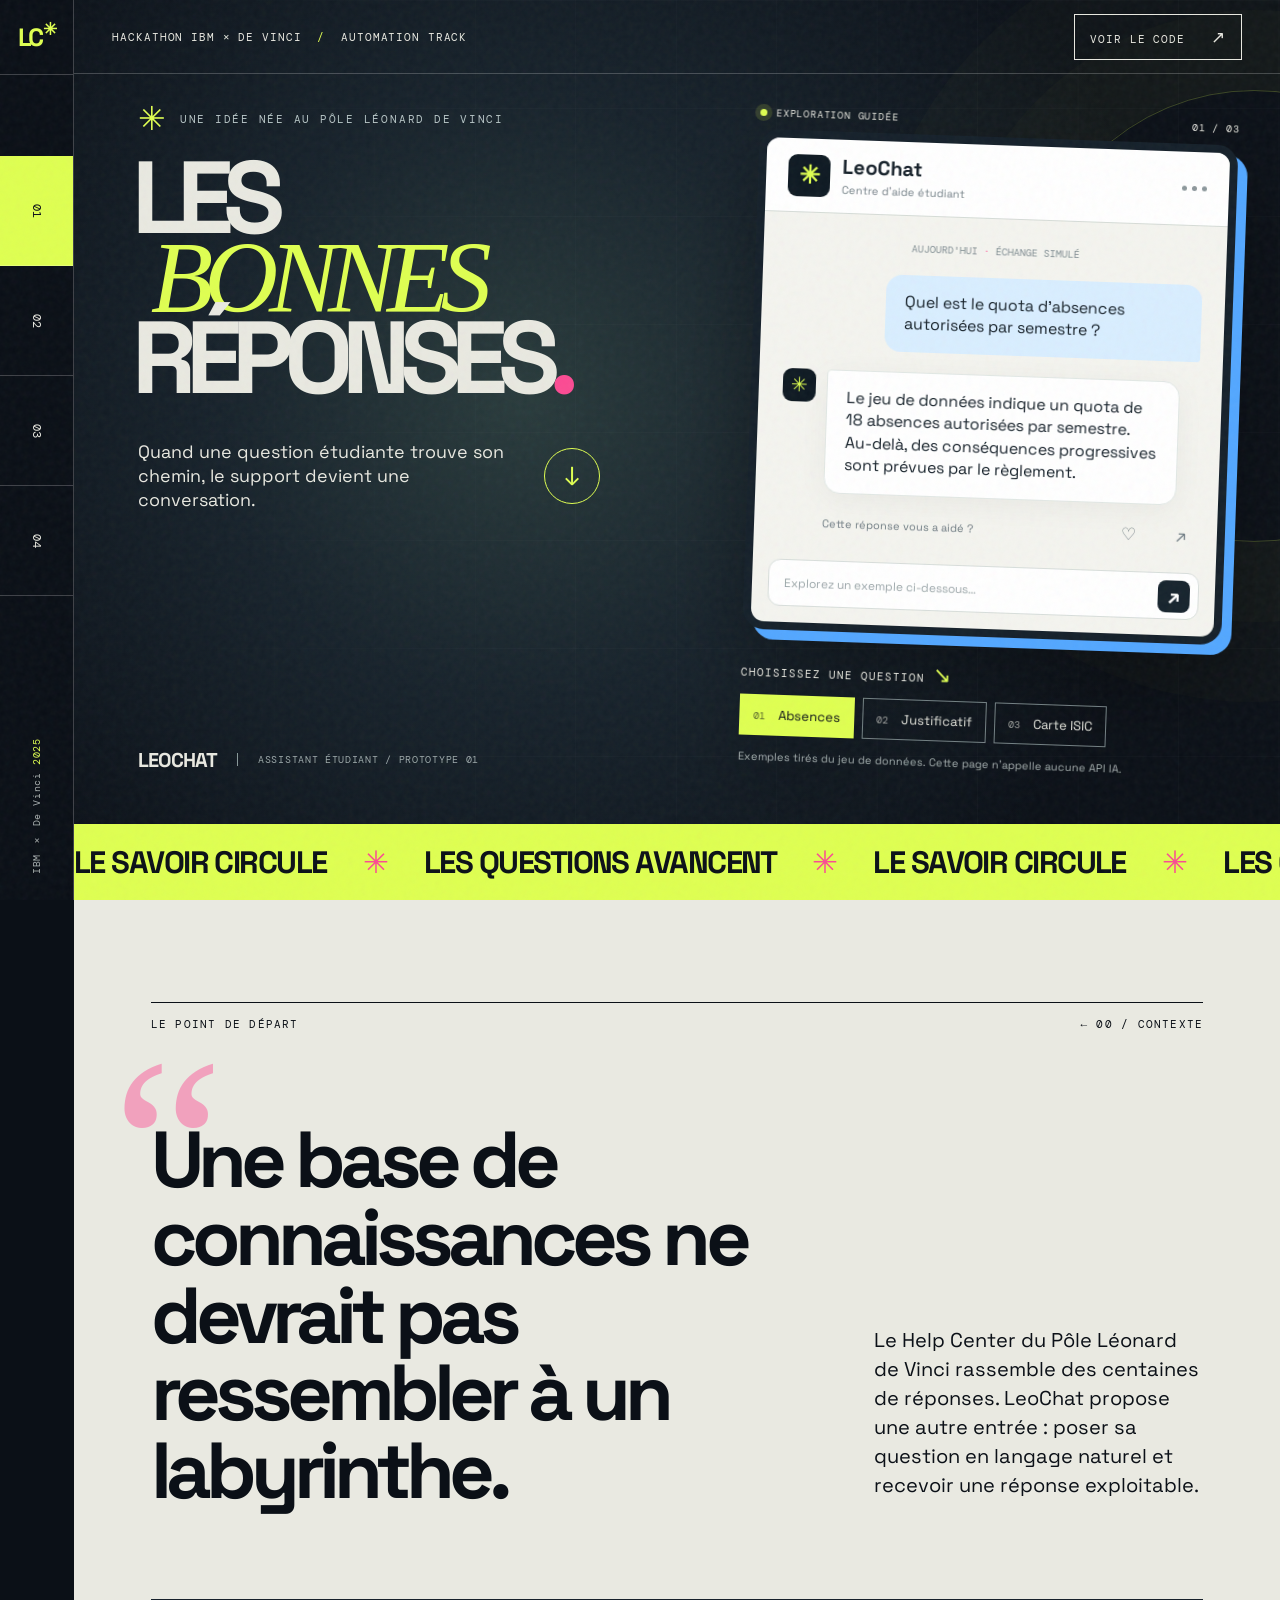
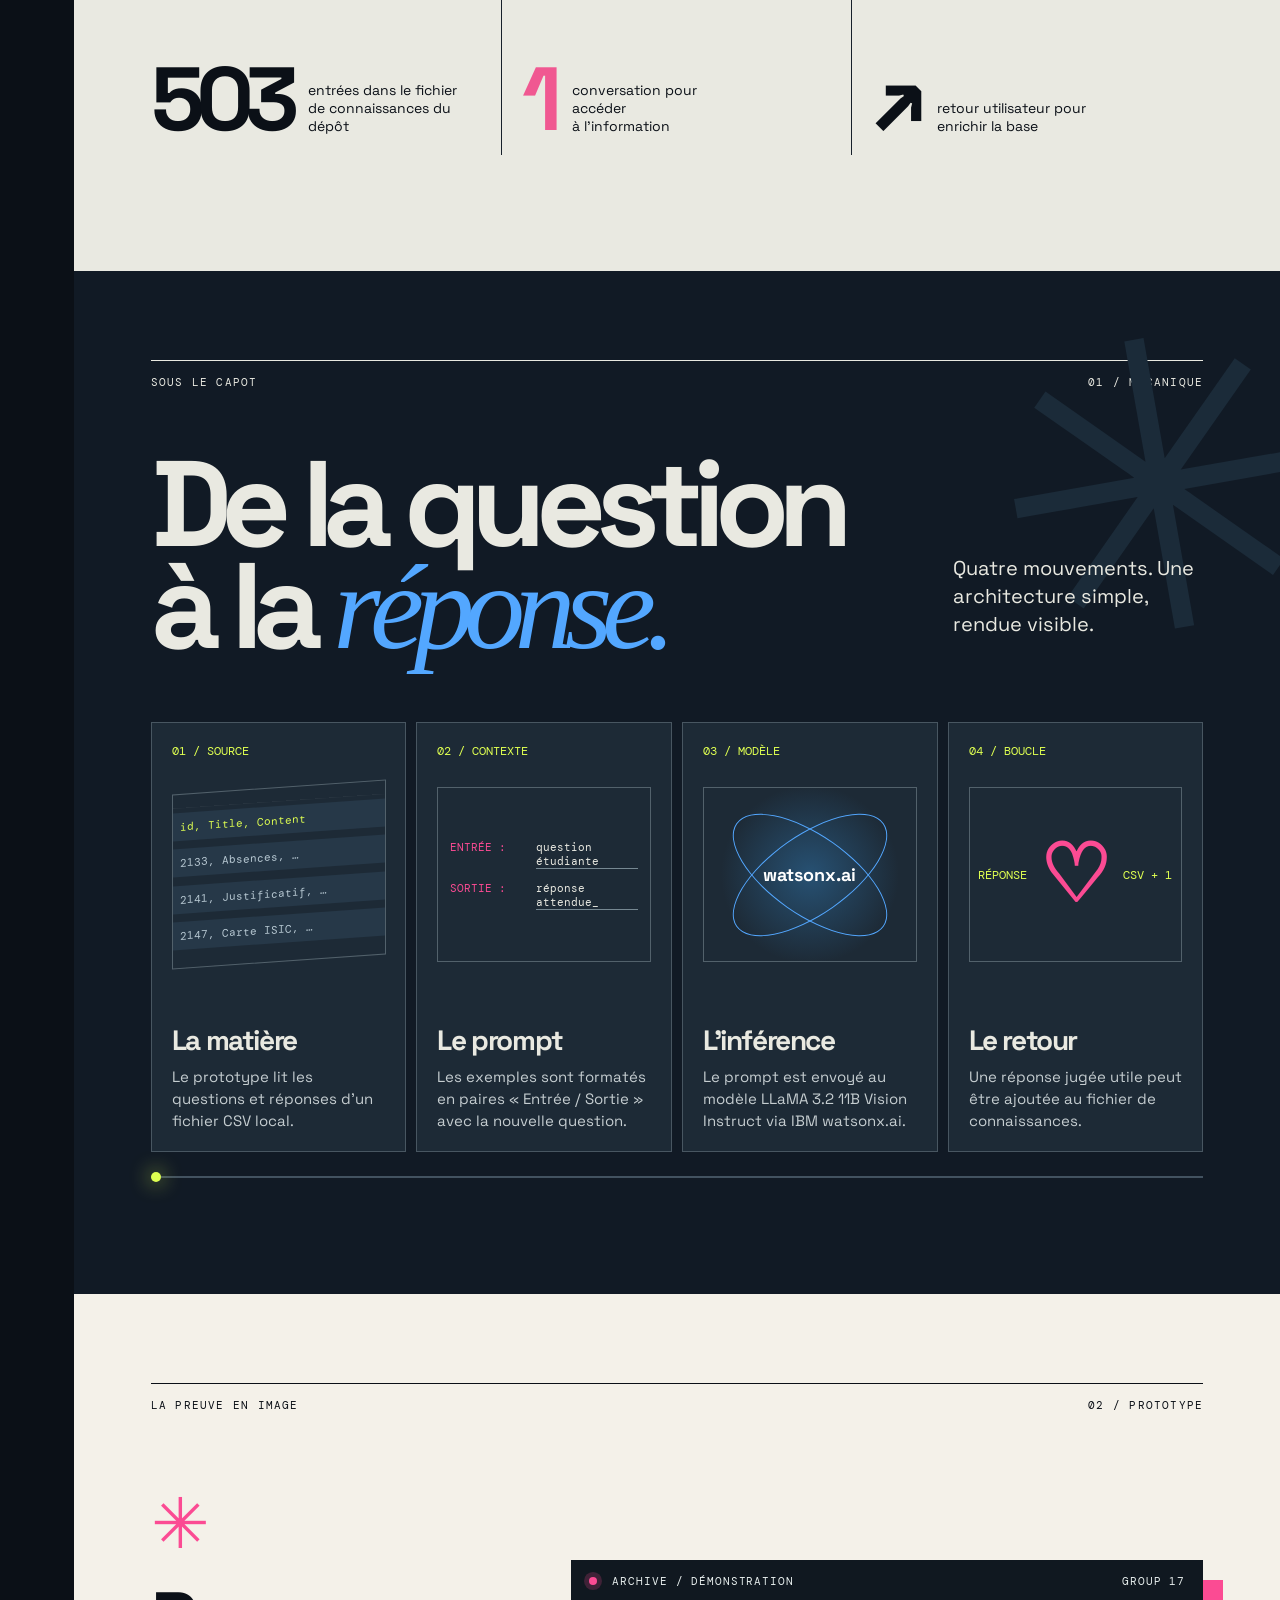
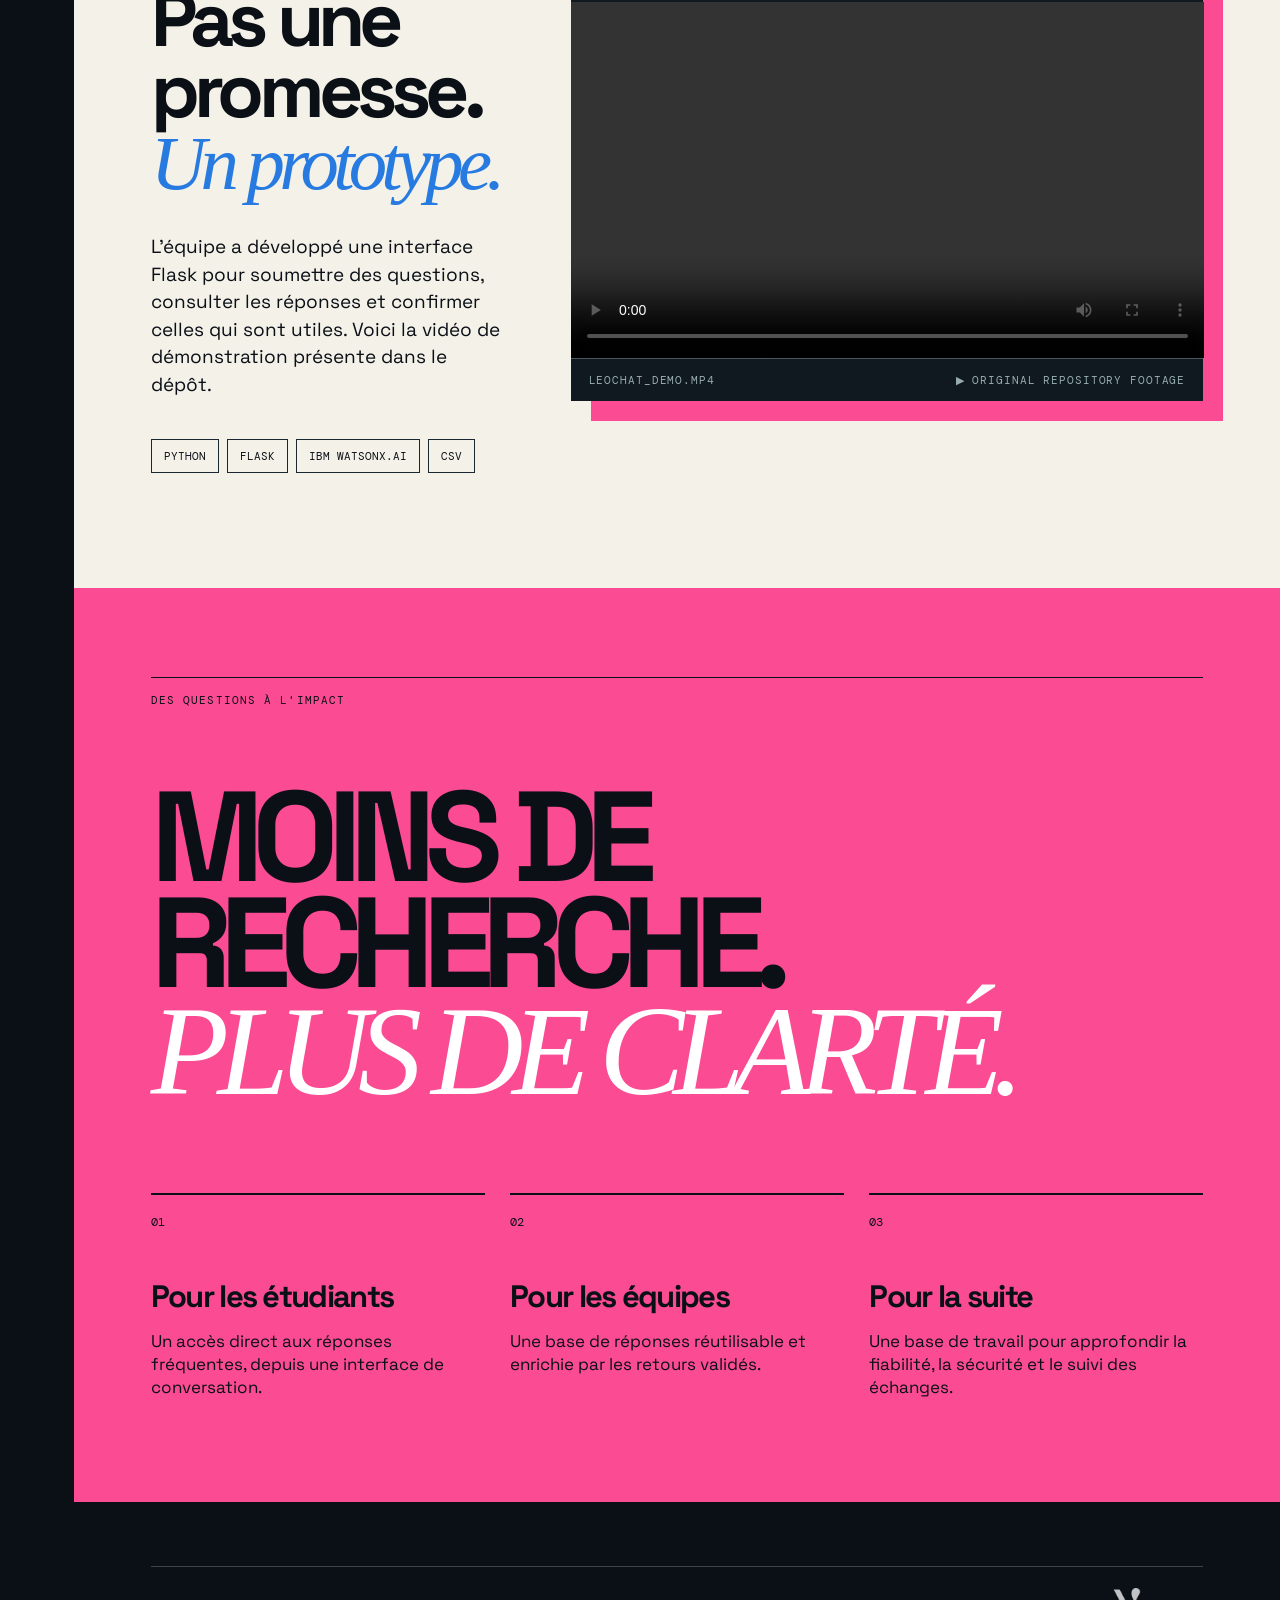
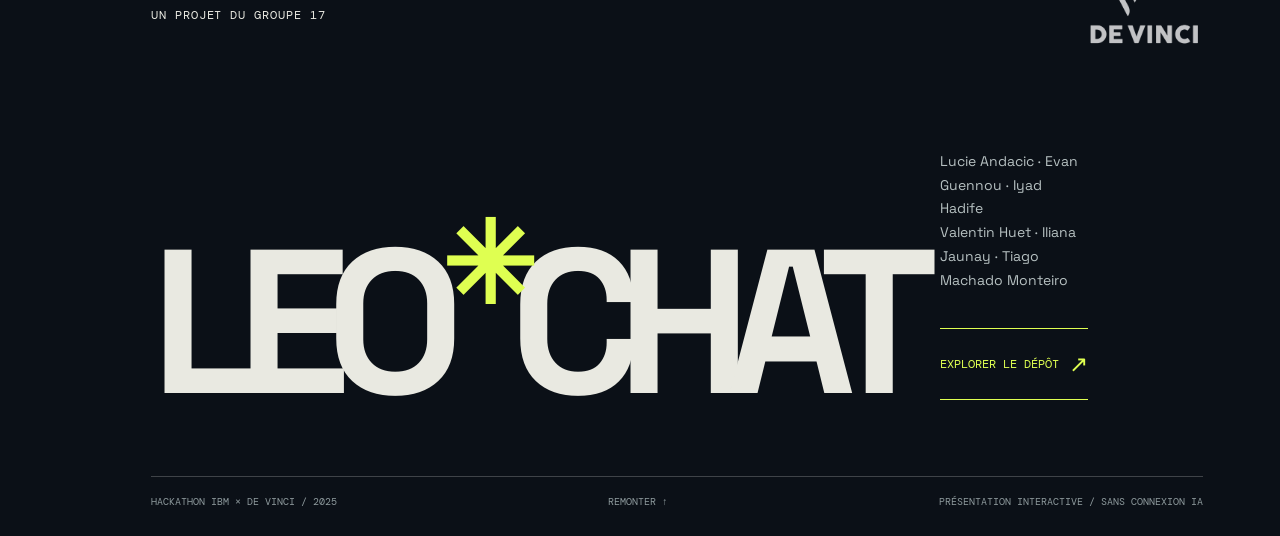
==== docs/index.html @ 85fdfe05 "Publier le projet LeoChat sans clé intégrée" ====
<!doctype html>
<html lang="fr">
<head>
  <meta charset="utf-8">
  <meta name="viewport" content="width=device-width, initial-scale=1">
  <meta name="theme-color" content="#0b1017">
  <meta name="description" content="LeoChat : une présentation interactive du prototype d'assistant étudiant imaginé pour le hackathon IBM x De Vinci.">
  <title>LeoChat — le help center prend la parole</title>
  <link rel="icon" href="assets/favicon.svg" type="image/svg+xml">
  <link rel="stylesheet" href="styles.css">
  <script src="app.js" defer></script>
</head>
<body>
  <div class="scroll-line" aria-hidden="true"></div>
  <div class="grain" aria-hidden="true"></div>

  <nav class="rail" aria-label="Navigation principale">
    <a class="rail-mark" href="#top" aria-label="Retour au début">LC<span>✳</span></a>
    <div class="rail-links">
      <a href="#experience" data-nav="experience"><span>01</span><b>Expérience</b></a>
      <a href="#mecanique" data-nav="mecanique"><span>02</span><b>Mécanique</b></a>
      <a href="#prototype" data-nav="prototype"><span>03</span><b>Prototype</b></a>
      <a href="#equipe" data-nav="equipe"><span>04</span><b>Équipe</b></a>
    </div>
    <span class="rail-year">IBM × De Vinci <i>2025</i></span>
  </nav>

  <main id="top">
    <section class="opening" id="experience" aria-labelledby="opening-title">
      <div class="opening-grid" aria-hidden="true"></div>
      <div class="opening-top">
        <span class="edition">HACKATHON IBM × DE VINCI <em>/</em> AUTOMATION TRACK</span>
        <a class="top-source" href="https://github.com/Evanguennou29/Chatbot-PULV-Hackaton-IBM-v2" target="_blank" rel="noopener noreferrer">VOIR LE CODE <span aria-hidden="true">↗</span></a>
      </div>

      <div class="opening-content">
        <div class="poster-copy">
          <div class="eyebrow"><span class="asterisk" aria-hidden="true">✳</span> UNE IDÉE NÉE AU PÔLE LÉONARD DE VINCI</div>
          <h1 id="opening-title"><span class="line-word">LES</span><span class="line-word italic">BONNES</span><span class="line-word">RÉPONSES<span class="punct">.</span></span></h1>
          <div class="poster-foot">
            <p>Quand une question étudiante trouve son chemin, le support devient une conversation.</p>
            <a href="#mecanique" class="round-scroll" aria-label="Découvrir le fonctionnement"><span aria-hidden="true">↓</span></a>
          </div>
          <div class="signature"><span>LEOCHAT</span><span>ASSISTANT ÉTUDIANT / PROTOTYPE 01</span></div>
        </div>

        <div class="experience-wrap">
          <div class="experience-caption"><span class="live-indicator" aria-hidden="true"></span> EXPLORATION GUIDÉE <span>01 / 03</span></div>
          <div class="chat-shell" aria-label="Exemple interactif de conversation LeoChat">
            <div class="chat-top"><div class="chat-brand"><span class="chat-brand-icon">✳</span><span>LeoChat<small>Centre d'aide étudiant</small></span></div><div class="chat-actions" aria-hidden="true"><i></i><i></i><i></i></div></div>
            <div class="chat-stage" aria-live="polite">
              <div class="chat-time">AUJOURD'HUI <span>·</span> ÉCHANGE SIMULÉ</div>
              <div class="bubble bubble-user" id="question-bubble"></div>
              <div class="reply-row"><span class="reply-avatar" aria-hidden="true">✳</span><div class="bubble bubble-bot" id="answer-bubble"></div></div>
              <div class="feedback"><span>Cette réponse vous a aidé ?</span><span class="feedback-icons" aria-hidden="true">♡ &nbsp; ↗</span></div>
            </div>
            <div class="chat-input" aria-hidden="true"><span>Explorez un exemple ci-dessous…</span><b>↗</b></div>
          </div>
          <div class="scenario-area"><p>CHOISISSEZ UNE QUESTION <span aria-hidden="true">↘</span></p><div class="scenario-list" role="group" aria-label="Choisir un exemple de question">
            <button class="scenario active" type="button" data-scenario="absence"><span>01</span> Absences</button>
            <button class="scenario" type="button" data-scenario="justificatif"><span>02</span> Justificatif</button>
            <button class="scenario" type="button" data-scenario="isic"><span>03</span> Carte ISIC</button>
          </div><small>Exemples tirés du jeu de données. Cette page n'appelle aucune API IA.</small></div>
        </div>
      </div>

      <div class="marquee" aria-hidden="true"><div>LE SAVOIR CIRCULE <span>✳</span> LES QUESTIONS AVANCENT <span>✳</span> LE SAVOIR CIRCULE <span>✳</span> LES QUESTIONS AVANCENT <span>✳</span></div></div>
    </section>

    <section class="manifesto" aria-labelledby="manifesto-title">
      <div class="section-index reveal"><span>LE POINT DE DÉPART</span><span>← 00 / CONTEXTE</span></div>
      <div class="manifesto-main reveal"><span class="giant-quote" aria-hidden="true">“</span><h2 id="manifesto-title">Une base de connaissances ne devrait pas ressembler à un labyrinthe.</h2><p>Le Help Center du Pôle Léonard de Vinci rassemble des centaines de réponses. LeoChat propose une autre entrée : poser sa question en langage naturel et recevoir une réponse exploitable.</p></div>
      <div class="manifesto-stats reveal"><div><strong data-count="504">0</strong><span>entrées dans le fichier<br>de connaissances du dépôt</span></div><div><strong>1</strong><span>conversation pour accéder<br>à l'information</span></div><div><strong>↗</strong><span>retour utilisateur pour<br>enrichir la base</span></div></div>
    </section>

    <section class="mechanics" id="mecanique" aria-labelledby="mechanics-title">
      <div class="section-index reveal"><span>SOUS LE CAPOT</span><span>01 / MÉCANIQUE</span></div>
      <div class="mechanics-heading reveal"><h2 id="mechanics-title">De la question<br>à la <em>réponse.</em></h2><p>Quatre mouvements. Une architecture simple, rendue visible.</p></div>
      <div class="flow" aria-label="Fonctionnement du prototype LeoChat">
        <article class="flow-card reveal"><span class="flow-num">01 / SOURCE</span><div class="flow-visual flow-data" aria-hidden="true"><div class="data-line">id, Title, Content</div><div class="data-line">2133, Absences, …</div><div class="data-line">2141, Justificatif, …</div><div class="data-line">2147, Carte ISIC, …</div></div><h3>La matière</h3><p>Le prototype lit les questions et réponses d'un fichier CSV local.</p></article>
        <article class="flow-card reveal"><span class="flow-num">02 / CONTEXTE</span><div class="flow-visual flow-prompt" aria-hidden="true"><span>ENTRÉE :</span><span>question étudiante</span><span>SORTIE :</span><span>réponse attendue_</span></div><h3>Le prompt</h3><p>Les exemples sont formatés en paires « Entrée / Sortie » avec la nouvelle question.</p></article>
        <article class="flow-card reveal"><span class="flow-num">03 / MODÈLE</span><div class="flow-visual flow-model" aria-hidden="true"><span class="orbit orbit-one"></span><span class="orbit orbit-two"></span><b>watsonx.ai</b></div><h3>L'inférence</h3><p>Le prompt est envoyé au modèle LLaMA 3.2 11B Vision Instruct via IBM watsonx.ai.</p></article>
        <article class="flow-card reveal"><span class="flow-num">04 / BOUCLE</span><div class="flow-visual flow-feedback" aria-hidden="true"><span>RÉPONSE</span><b>♡</b><span>CSV + 1</span></div><h3>Le retour</h3><p>Une réponse jugée utile peut être ajoutée au fichier de connaissances.</p></article>
      </div>
      <div class="flow-line" aria-hidden="true"><span></span></div>
    </section>

    <section class="prototype" id="prototype" aria-labelledby="prototype-title">
      <div class="section-index reveal"><span>LA PREUVE EN IMAGE</span><span>02 / PROTOTYPE</span></div>
      <div class="prototype-layout">
        <div class="prototype-copy reveal"><span class="vertical-star" aria-hidden="true">✳</span><h2 id="prototype-title">Pas une promesse.<br><em>Un prototype.</em></h2><p>L'équipe a développé une interface Flask pour soumettre des questions, consulter les réponses et confirmer celles qui sont utiles. Voici la vidéo de démonstration présente dans le dépôt.</p><div class="prototype-tags"><span>PYTHON</span><span>FLASK</span><span>IBM WATSONX.AI</span><span>CSV</span></div></div>
        <div class="video-frame reveal"><div class="video-head"><span><i></i> ARCHIVE / DÉMONSTRATION</span><span>GROUP 17</span></div><video controls preload="metadata" playsinline aria-label="Vidéo de démonstration du prototype LeoChat"><source src="assets/video-demo.mp4" type="video/mp4">Votre navigateur ne prend pas en charge cette vidéo.</video><div class="video-foot"><span>LEOCHAT_DEMO.MP4</span><span>▶ ORIGINAL REPOSITORY FOOTAGE</span></div></div>
      </div>
    </section>

    <section class="impact" aria-labelledby="impact-title"><div class="impact-overline reveal">DES QUESTIONS À L'IMPACT</div><h2 id="impact-title" class="reveal">MOINS DE RECHERCHE.<br><span>PLUS DE CLARTÉ.</span></h2><div class="impact-grid"><div class="impact-item reveal"><span>01</span><h3>Pour les étudiants</h3><p>Un accès direct aux réponses fréquentes, depuis une interface de conversation.</p></div><div class="impact-item reveal"><span>02</span><h3>Pour les équipes</h3><p>Une base de réponses réutilisable et enrichie par les retours validés.</p></div><div class="impact-item reveal"><span>03</span><h3>Pour la suite</h3><p>Une base de travail pour approfondir la fiabilité, la sécurité et le suivi des échanges.</p></div></div></section>

    <footer id="equipe"><div class="footer-top"><span class="reveal">UN PROJET DU GROUPE 17</span><img src="assets/logo-pole-leonard.png" alt="Pôle Léonard de Vinci" loading="lazy"></div><div class="footer-main"><div class="footer-word reveal">LEO<span>✳</span>CHAT</div><div class="footer-details reveal"><p>Lucie Andacic · Evan Guennou · Iyad Hadife<br>Valentin Huet · Iliana Jaunay · Tiago Machado Monteiro</p><a href="https://github.com/Evanguennou29/Chatbot-PULV-Hackaton-IBM-v2" target="_blank" rel="noopener noreferrer">EXPLORER LE DÉPÔT <span aria-hidden="true">↗</span></a></div></div><div class="footer-bottom"><span>HACKATHON IBM × DE VINCI / 2025</span><a href="#top">REMONTER ↑</a><span>PRÉSENTATION INTERACTIVE / SANS CONNEXION IA</span></div></footer>
  </main>
</body>
</html>
---- docs/styles.css ----
@import url('https://fonts.googleapis.com/css2?family=DM+Mono:wght@400;500&family=Space+Grotesk:wght@400;500;600;700&display=swap');

:root{--ink:#0b1017;--ink2:#111a25;--paper:#e9e9e1;--acid:#dfff51;--pink:#fb4b93;--blue:#53a7ff;--orange:#ff9a48;--line:rgba(255,255,255,.21);--mono:'DM Mono',Consolas,monospace;--sans:'Space Grotesk',Arial,sans-serif}
*{box-sizing:border-box}html{scroll-behavior:smooth}body{margin:0;background:var(--ink);color:var(--paper);font-family:var(--sans);overflow-x:hidden}button,a{font:inherit}a{color:inherit;text-decoration:none}button{cursor:pointer}::selection{background:var(--acid);color:var(--ink)}.grain{position:fixed;inset:0;pointer-events:none;z-index:100;opacity:.16;background-image:url("data:image/svg+xml,%3Csvg viewBox='0 0 180 180' xmlns='http://www.w3.org/2000/svg'%3E%3Cfilter id='n'%3E%3CfeTurbulence type='fractalNoise' baseFrequency='.8' numOctaves='3' stitchTiles='stitch'/%3E%3C/filter%3E%3Crect width='100%25' height='100%25' filter='url(%23n)' opacity='.28'/%3E%3C/svg%3E")}.scroll-line{position:fixed;top:0;left:0;height:3px;background:var(--acid);width:0;z-index:110;box-shadow:0 0 20px var(--acid)}
.rail{width:74px;position:fixed;inset:0 auto 0 0;z-index:50;border-right:1px solid var(--line);display:flex;flex-direction:column;align-items:center;background:rgba(11,16,23,.85);backdrop-filter:blur(18px)}.rail-mark{width:100%;height:75px;display:flex;align-items:center;justify-content:center;font-size:25px;font-weight:700;letter-spacing:-.13em;color:var(--acid);border-bottom:1px solid var(--line)}.rail-mark span{font-size:17px;letter-spacing:0;transform:translate(2px,-8px)}.rail-links{display:flex;flex-direction:column;width:100%;margin-top:9vh}.rail-links a{height:110px;border-bottom:1px solid var(--line);display:flex;align-items:center;justify-content:center;position:relative;transition:background .3s,color .3s}.rail-links a:hover,.rail-links a.active{background:var(--acid);color:var(--ink)}.rail-links span{font:12px var(--mono);writing-mode:vertical-rl}.rail-links b{position:absolute;left:74px;background:var(--acid);color:var(--ink);font:11px var(--mono);padding:12px;opacity:0;pointer-events:none;transform:translateX(-8px);transition:.25s;white-space:nowrap}.rail-links a:hover b,.rail-links a:focus-visible b{opacity:1;transform:none}.rail-year{margin-top:auto;margin-bottom:26px;writing-mode:vertical-rl;transform:rotate(180deg);font:10px var(--mono);letter-spacing:.08em;color:#a6adad}.rail-year i{color:var(--acid);font-style:normal}main{margin-left:74px}section{scroll-margin-top:20px}
.opening{min-height:100svh;position:relative;overflow:hidden;background:radial-gradient(circle at 37% 44%,#293b3c 0%,#17222b 33%,#0b1017 72%)}.opening-grid{position:absolute;inset:0;background-image:linear-gradient(90deg,transparent calc(100% - 1px),rgba(255,255,255,.04) 100%),linear-gradient(0deg,transparent calc(100% - 1px),rgba(255,255,255,.04) 100%);background-size:8.33% 100%,100% 12%;mask-image:linear-gradient(90deg,transparent,#000 38%,#000);pointer-events:none}.opening:after{content:'';position:absolute;width:450px;height:450px;right:-200px;top:10%;border:1px solid rgba(223,255,81,.22);border-radius:50%;box-shadow:0 0 0 80px rgba(223,255,81,.015),0 0 0 160px rgba(223,255,81,.015);pointer-events:none}.opening-top{height:74px;padding:0 3vw;display:flex;align-items:center;justify-content:space-between;border-bottom:1px solid var(--line);position:relative;z-index:2}.edition,.top-source{font:11px var(--mono);letter-spacing:.08em}.edition em{font-style:normal;color:var(--acid);margin:0 8px}.top-source{border:1px solid var(--paper);padding:11px 15px;transition:.25s}.top-source:hover{background:var(--paper);color:var(--ink)}.top-source span{margin-left:18px;font-size:17px}.opening-content{min-height:calc(100svh - 150px);display:grid;grid-template-columns:minmax(0,1.1fr) minmax(390px,.9fr);align-items:center;gap:2vw;padding:3vw 4vw 4vw 5vw;position:relative;z-index:2}.poster-copy{align-self:stretch;display:flex;flex-direction:column;justify-content:center}.eyebrow{font:11px var(--mono);letter-spacing:.16em;display:flex;align-items:center;gap:12px;color:#b7c5c6}.asterisk{color:var(--acid);font-size:33px;line-height:0;animation:spin 11s linear infinite}.poster-copy h1{font-size:clamp(68px,8vw,150px);line-height:.78;letter-spacing:-.105em;margin:32px 0 42px;font-weight:700;max-width:100%;transform:translateX(-.06em)}.line-word{display:block;white-space:nowrap;animation:arrival .75s both cubic-bezier(.16,1,.3,1)}.line-word:nth-child(2){animation-delay:.1s}.line-word:nth-child(3){animation-delay:.2s}.line-word.italic{font-family:Georgia,serif;font-style:italic;font-weight:400;letter-spacing:-.09em;color:var(--acid);margin-left:.19em}.punct{color:var(--pink)}.poster-foot{display:flex;gap:36px;align-items:center}.poster-foot p{font-size:clamp(17px,1.4vw,23px);line-height:1.35;max-width:370px;margin:0}.round-scroll{width:56px;height:56px;flex:none;border:1px solid var(--acid);border-radius:50%;display:grid;place-items:center;color:var(--acid);font-size:26px;transition:.3s}.round-scroll:hover{background:var(--acid);color:var(--ink);transform:translateY(7px)}.signature{display:flex;align-items:center;gap:20px;margin-top:auto;padding-top:52px;font:10px var(--mono);letter-spacing:.07em;color:#9ca8a9}.signature span:first-child{font-weight:700;color:var(--paper);font-family:var(--sans);font-size:20px;letter-spacing:-.05em}.signature span+span{border-left:1px solid #899;padding-left:20px}
.experience-wrap{width:100%;max-width:610px;justify-self:end;transform:rotate(2deg);filter:drop-shadow(0 38px 40px rgba(0,0,0,.28))}.experience-caption{display:flex;align-items:center;gap:9px;margin-bottom:10px;font:10px var(--mono);letter-spacing:.08em}.experience-caption span:last-child{margin-left:auto}.live-indicator{width:7px;height:7px;background:var(--acid);border-radius:50%;box-shadow:0 0 0 5px rgba(223,255,81,.14)}.chat-shell{background:#f4f4ef;color:#16212a;border:8px solid #15202a;border-radius:21px;overflow:hidden;box-shadow:10px 10px 0 var(--blue)}.chat-top{height:74px;padding:0 22px;background:#fff;display:flex;justify-content:space-between;align-items:center;border-bottom:1px solid #d6dcd7}.chat-brand{display:flex;align-items:center;gap:12px;font-size:20px;font-weight:700;line-height:1}.chat-brand small{display:block;font:11px var(--sans);color:#748087;margin-top:6px}.chat-brand-icon,.reply-avatar{display:grid;place-items:center;background:#0e1922;color:var(--acid);border-radius:9px;width:42px;height:42px;font-size:25px}.chat-actions{display:flex;gap:5px}.chat-actions i{width:5px;height:5px;border-radius:50%;background:#8d989c}.chat-stage{min-height:310px;padding:26px 24px;display:flex;flex-direction:column;gap:20px}.chat-time{text-align:center;font:10px var(--mono);color:#7f8c91}.chat-time span{color:var(--pink)}.bubble{padding:16px 19px;font-size:16px;line-height:1.4}.bubble-user{max-width:76%;align-self:flex-end;background:#d9eeff;border-radius:16px 16px 3px 16px}.reply-row{display:flex;align-items:flex-start;gap:11px}.reply-avatar{width:33px;height:33px;flex:none;font-size:20px;border-radius:9px}.bubble-bot{background:#fff;box-shadow:0 6px 30px #0b10170c;border:1px solid #e2e8e5;border-radius:4px 16px 16px 16px;max-width:85%;min-height:74px}.bubble.animate{animation:chatIn .45s both}.feedback{display:flex;align-items:center;justify-content:space-between;margin-left:44px;color:#6d7a81;font-size:11px}.feedback-icons{font-size:17px;letter-spacing:7px}.chat-input{margin:0 16px 16px;background:#fff;border:1px solid #d8dedb;border-radius:12px;height:47px;display:flex;align-items:center;justify-content:space-between;padding:0 8px 0 15px;color:#9ca7aa;font-size:12px}.chat-input b{width:32px;height:32px;display:grid;place-items:center;background:#16232d;color:#fff;border-radius:8px;font-size:20px}.scenario-area{margin-top:25px}.scenario-area p{font:11px var(--mono);letter-spacing:.09em}.scenario-area p span{font-size:22px;color:var(--acid)}.scenario-list{display:flex;gap:8px;flex-wrap:wrap}.scenario{border:1px solid #738083;background:transparent;color:var(--paper);padding:11px 13px;font-size:13px;transition:.25s}.scenario:hover,.scenario.active{background:var(--acid);border-color:var(--acid);color:var(--ink)}.scenario span{font:10px var(--mono);margin-right:10px;opacity:.65}.scenario-area small{display:block;margin-top:14px;color:#a6b0b0;font-size:11px}.marquee{height:76px;display:flex;align-items:center;background:var(--acid);color:var(--ink);overflow:hidden;position:relative;z-index:3;font-weight:700;font-size:31px;letter-spacing:-.05em;white-space:nowrap}.marquee div{animation:marquee 18s linear infinite}.marquee span{font-weight:400;margin:0 30px;color:var(--pink)}
.section-index{display:flex;justify-content:space-between;align-items:center;font:11px var(--mono);letter-spacing:.11em;border-top:1px solid currentColor;padding-top:14px}.manifesto{padding:8vw 6vw 9vw;background:var(--paper);color:var(--ink)}.manifesto-main{position:relative;max-width:1160px;margin:7vw auto 7vw;display:grid;grid-template-columns:2fr 1fr;gap:5vw;align-items:end}.giant-quote{position:absolute;left:-3vw;top:-100px;font:250px Georgia,serif;color:var(--pink);opacity:.45;line-height:1}.manifesto h2{position:relative;z-index:1;font-size:clamp(42px,6.2vw,100px);line-height:.98;letter-spacing:-.075em;margin:0;font-weight:700}.manifesto-main p{font-size:20px;line-height:1.45;margin:0 0 10px}.manifesto-stats{display:grid;grid-template-columns:repeat(3,1fr);border-top:1px solid #17212b}.manifesto-stats div{min-height:155px;display:flex;align-items:flex-end;gap:18px;padding:20px;border-right:1px solid #17212b}.manifesto-stats div:first-child{padding-left:0}.manifesto-stats div:last-child{border:0}.manifesto-stats strong{font-size:clamp(52px,7vw,116px);line-height:.8;letter-spacing:-.1em}.manifesto-stats span{font-size:14px;line-height:1.3;max-width:170px}.manifesto-stats div:nth-child(2) strong{color:#f05891}
.mechanics{padding:7vw 6vw 9vw;background:#111a25;position:relative;overflow:hidden}.mechanics:after{content:'✳';position:absolute;top:2%;right:-4%;font-size:400px;color:#1b2b39;line-height:1;transform:rotate(-10deg);pointer-events:none}.mechanics-heading{display:flex;justify-content:space-between;align-items:end;gap:30px;margin:5vw 0 5vw;position:relative;z-index:1}.mechanics h2{font-size:clamp(62px,9.5vw,150px);line-height:.84;letter-spacing:-.085em;margin:0}.mechanics h2 em{font-family:Georgia,serif;color:var(--blue);font-weight:400}.mechanics-heading p{max-width:250px;font-size:20px;line-height:1.4}.flow{position:relative;z-index:1;display:grid;grid-template-columns:repeat(4,1fr);gap:10px}.flow-card{background:#1d2a36;border:1px solid #485661;padding:20px;min-height:430px;display:flex;flex-direction:column;transition:transform .35s,background .35s}.flow-card:hover{transform:translateY(-12px);background:#263744}.flow-num{font:12px var(--mono);color:var(--acid)}.flow-visual{height:175px;margin:28px 0 30px;border:1px solid #52616b;overflow:hidden;position:relative}.flow-data{padding:14px 0;font:11px var(--mono);transform:skewY(-4deg);background:repeating-linear-gradient(0deg,transparent 0 31px,#ffffff0d 32px);display:flex;flex-direction:column;justify-content:space-around}.data-line{background:#263848;padding:7px;color:#b9cad4;white-space:nowrap}.data-line:first-child{color:var(--acid)}.flow-prompt{display:grid;grid-template-columns:1fr 1.4fr;align-content:center;padding:12px;gap:12px;font:11px var(--mono)}.flow-prompt span:nth-child(odd){color:var(--pink)}.flow-prompt span:nth-child(even){border-bottom:1px solid #768892}.flow-model{display:grid;place-items:center;background:radial-gradient(circle,#275173,#1d2a36 65%);color:#fff}.flow-model b{font-size:18px;z-index:2}.orbit{border:1px solid var(--blue);position:absolute;width:180px;height:80px;border-radius:50%;transform:rotate(35deg);animation:orbit 8s linear infinite}.orbit-two{transform:rotate(-35deg);animation-duration:11s}.flow-feedback{display:flex;align-items:center;justify-content:center;gap:12px;color:var(--acid);font:12px var(--mono)}.flow-feedback b{font-size:80px;color:var(--pink);animation:beat 2.5s infinite}.flow-card h3{font-size:28px;letter-spacing:-.05em;margin:auto 0 8px}.flow-card p{font-size:15px;line-height:1.45;color:#c5cdd0;margin:0}.flow-line{height:2px;background:#425260;margin-top:24px;position:relative}.flow-line span{position:absolute;left:0;top:-4px;width:10px;height:10px;background:var(--acid);border-radius:50%;box-shadow:0 0 20px var(--acid);animation:travel 8s ease-in-out infinite}
.prototype{background:#f4f1e9;color:var(--ink);padding:7vw 6vw 9vw}.prototype-layout{display:grid;grid-template-columns:.72fr 1.28fr;gap:5vw;align-items:center;margin-top:6vw}.prototype-copy{position:relative}.vertical-star{display:block;color:var(--pink);font-size:70px;line-height:1;animation:spin 12s linear infinite;width:max-content}.prototype h2{font-size:clamp(55px,6vw,100px);line-height:.93;letter-spacing:-.075em;margin:25px 0 34px}.prototype h2 em{font-family:Georgia,serif;font-weight:400;color:#277be0}.prototype-copy p{font-size:19px;line-height:1.45;max-width:500px}.prototype-tags{display:flex;flex-wrap:wrap;gap:8px;margin-top:40px}.prototype-tags span{padding:9px 12px;border:1px solid #1a2630;font:11px var(--mono)}.video-frame{background:#101820;color:#e7eeed;box-shadow:20px 20px 0 var(--pink);transform:rotate(-1.2deg)}.video-head,.video-foot{display:flex;justify-content:space-between;padding:14px 18px;font:11px var(--mono);letter-spacing:.08em}.video-head i{display:inline-block;width:8px;height:8px;border-radius:50%;background:var(--pink);margin-right:8px;box-shadow:0 0 0 5px #fb4b9333}.video-frame video{width:100%;display:block;aspect-ratio:16/9;background:radial-gradient(circle at center,#293547,#0c1218);object-fit:contain}.video-foot{border-top:1px solid #4a5860;color:#97adb1}
.impact{background:var(--pink);color:var(--ink);padding:7vw 6vw 8vw}.impact-overline{font:11px var(--mono);letter-spacing:.1em;border-top:1px solid var(--ink);padding-top:15px}.impact h2{font-size:clamp(60px,10vw,170px);line-height:.83;letter-spacing:-.09em;margin:6vw 0 7vw}.impact h2 span{font-family:Georgia,serif;font-style:italic;font-weight:400;color:#fff}.impact-grid{display:grid;grid-template-columns:repeat(3,1fr);gap:2vw}.impact-item{border-top:2px solid var(--ink);padding-top:15px}.impact-item>span{font:12px var(--mono)}.impact-item h3{font-size:31px;letter-spacing:-.055em;margin:45px 0 14px}.impact-item p{font-size:17px;line-height:1.35;max-width:330px;margin:0}
footer{background:var(--ink);padding:5vw 6vw 28px;color:var(--paper)}.footer-top{display:flex;align-items:center;justify-content:space-between;border-top:1px solid var(--line);padding-top:18px;font:12px var(--mono);letter-spacing:.08em}.footer-top img{width:118px;height:auto;filter:invert(1);opacity:.85}.footer-main{display:grid;grid-template-columns:1.4fr .6fr;align-items:end;margin:7vw 0 6vw}.footer-word{font-size:clamp(100px,16vw,290px);font-weight:700;letter-spacing:-.12em;line-height:.75;white-space:nowrap}.footer-word span{font-size:.55em;color:var(--acid);vertical-align:top;display:inline-block;transform:translate(.02em,-.2em);animation:spin 20s linear infinite}.footer-details{padding-left:2vw}.footer-details p{font-size:14px;line-height:1.7;color:#b6c0c1}.footer-details a{display:flex;align-items:center;justify-content:space-between;margin-top:35px;padding:20px 0;border-top:1px solid var(--acid);border-bottom:1px solid var(--acid);font:12px var(--mono);color:var(--acid);transition:.3s}.footer-details a:hover{padding-left:13px;padding-right:13px;background:var(--acid);color:var(--ink)}.footer-details a span{font-size:23px}.footer-bottom{border-top:1px solid var(--line);padding-top:18px;display:flex;justify-content:space-between;gap:20px;font:10px var(--mono);color:#8e9a9d}.footer-bottom a:hover{color:var(--acid)}
.reveal{opacity:0;transform:translateY(34px);transition:opacity .7s ease,transform .7s cubic-bezier(.16,1,.3,1)}.reveal.visible{opacity:1;transform:none}.flow-card:nth-child(2){transition-delay:.08s}.flow-card:nth-child(3){transition-delay:.16s}.flow-card:nth-child(4){transition-delay:.24s}
@keyframes arrival{from{opacity:0;transform:translateY(70px) skewY(5deg)}to{opacity:1;transform:none}}@keyframes spin{to{transform:rotate(360deg)}}@keyframes float{50%{transform:rotate(1deg) translateY(-10px)}}@keyframes marquee{to{transform:translateX(-50%)}}@keyframes chatIn{from{opacity:0;transform:translateY(16px) scale(.98)}to{opacity:1;transform:none}}@keyframes orbit{to{transform:rotate(395deg)}}@keyframes beat{50%{transform:scale(1.2)}}@keyframes travel{50%{left:100%}}
@media(max-width:1250px){.opening-content{grid-template-columns:1fr 1fr;padding-left:4vw}.poster-copy h1{font-size:8vw}.flow-card{min-height:420px}.flow-card p{font-size:14px}.footer-word{font-size:15vw}}
@media(max-width:980px){.rail{width:60px}.rail-links b{left:60px}main{margin-left:60px}.opening-content{grid-template-columns:1fr;gap:50px;padding:6vw}.poster-copy h1{font-size:clamp(68px,13vw,130px);margin-bottom:30px}.signature{margin-top:30px;padding-top:0}.experience-wrap{max-width:650px;justify-self:center;transform:rotate(1deg)}.manifesto-main{grid-template-columns:1fr}.manifesto-main p{max-width:700px}.flow{grid-template-columns:repeat(2,1fr)}.flow-card{min-height:360px}.prototype-layout{grid-template-columns:1fr}.prototype-copy p{max-width:650px}.footer-main{grid-template-columns:1fr}.footer-details{padding:40px 0 0;max-width:400px}.footer-word{font-size:18vw}}
@media(max-width:640px){.rail{height:58px;width:100%;inset:0 0 auto 0;flex-direction:row;border-right:0;border-bottom:1px solid var(--line)}.rail-mark{width:60px;height:58px;border-right:1px solid var(--line);border-bottom:0}.rail-links{margin:0 0 0 auto;flex-direction:row;width:auto;height:100%}.rail-links a{width:43px;height:100%;border-bottom:0;border-left:1px solid var(--line)}.rail-links span{writing-mode:initial;font-size:10px}.rail-links b,.rail-year{display:none}main{margin:58px 0 0}.opening-top{height:58px;padding:0 16px}.edition{font-size:9px;max-width:180px;line-height:1.35}.top-source{font-size:9px;padding:8px}.top-source span{margin-left:5px}.opening-content{padding:36px 20px 55px}.eyebrow{font-size:9px}.poster-copy h1{font-size:clamp(57px,14vw,95px);margin:28px 0 31px}.poster-foot{gap:18px}.poster-foot p{font-size:17px;max-width:270px}.round-scroll{width:46px;height:46px}.signature{gap:12px;font-size:8px}.signature span:first-child{font-size:16px}.signature span+span{padding-left:12px}.experience-wrap{width:100%;filter:none;animation:none;transform:none}.chat-shell{border-width:5px;box-shadow:6px 6px 0 var(--blue)}.chat-stage{min-height:300px;padding:20px 15px}.bubble{font-size:14px;padding:12px}.bubble-bot{max-width:87%}.chat-top{height:63px;padding:0 14px}.scenario{font-size:11px;padding:9px}.scenario span{margin-right:4px}.scenario-area small{font-size:10px}.marquee{height:59px;font-size:23px}.manifesto,.mechanics,.prototype,.impact,footer{padding:70px 20px}.manifesto-main{margin:80px 0}.giant-quote{top:-50px;left:-10px;font-size:160px}.manifesto h2{font-size:clamp(42px,10vw,64px)}.manifesto-main p{font-size:17px}.manifesto-stats{grid-template-columns:1fr}.manifesto-stats div{min-height:110px;border-right:0;border-bottom:1px solid #17212b;padding-left:0}.manifesto-stats div:last-child{border:0}.manifesto-stats strong{font-size:68px;width:130px}.mechanics h2{font-size:clamp(62px,13vw,90px)}.mechanics-heading{display:block;margin:65px 0 42px}.mechanics-heading p{font-size:17px;margin-top:30px}.mechanics:after{font-size:250px}.flow{grid-template-columns:1fr}.flow-card{min-height:360px}.flow-visual{height:150px;margin:20px 0}.prototype-layout{margin-top:60px}.prototype h2{font-size:clamp(53px,11vw,78px)}.prototype-copy p{font-size:17px}.video-frame{box-shadow:9px 9px 0 var(--pink);transform:none}.video-head,.video-foot{font-size:8px;padding:9px}.impact h2{font-size:clamp(55px,12vw,86px);margin:60px 0}.impact-grid{grid-template-columns:1fr;gap:38px}.impact-item h3{margin-top:24px}.footer-top img{width:85px}.footer-word{font-size:20vw;margin-top:80px}.footer-main{margin-bottom:80px}.footer-bottom{flex-wrap:wrap;font-size:9px}.footer-bottom span:last-child{width:100%}}
@media(prefers-reduced-motion:reduce){html{scroll-behavior:auto}*,*::before,*::after{animation-duration:.01ms!important;animation-iteration-count:1!important;transition-duration:.01ms!important}.reveal{opacity:1;transform:none}}
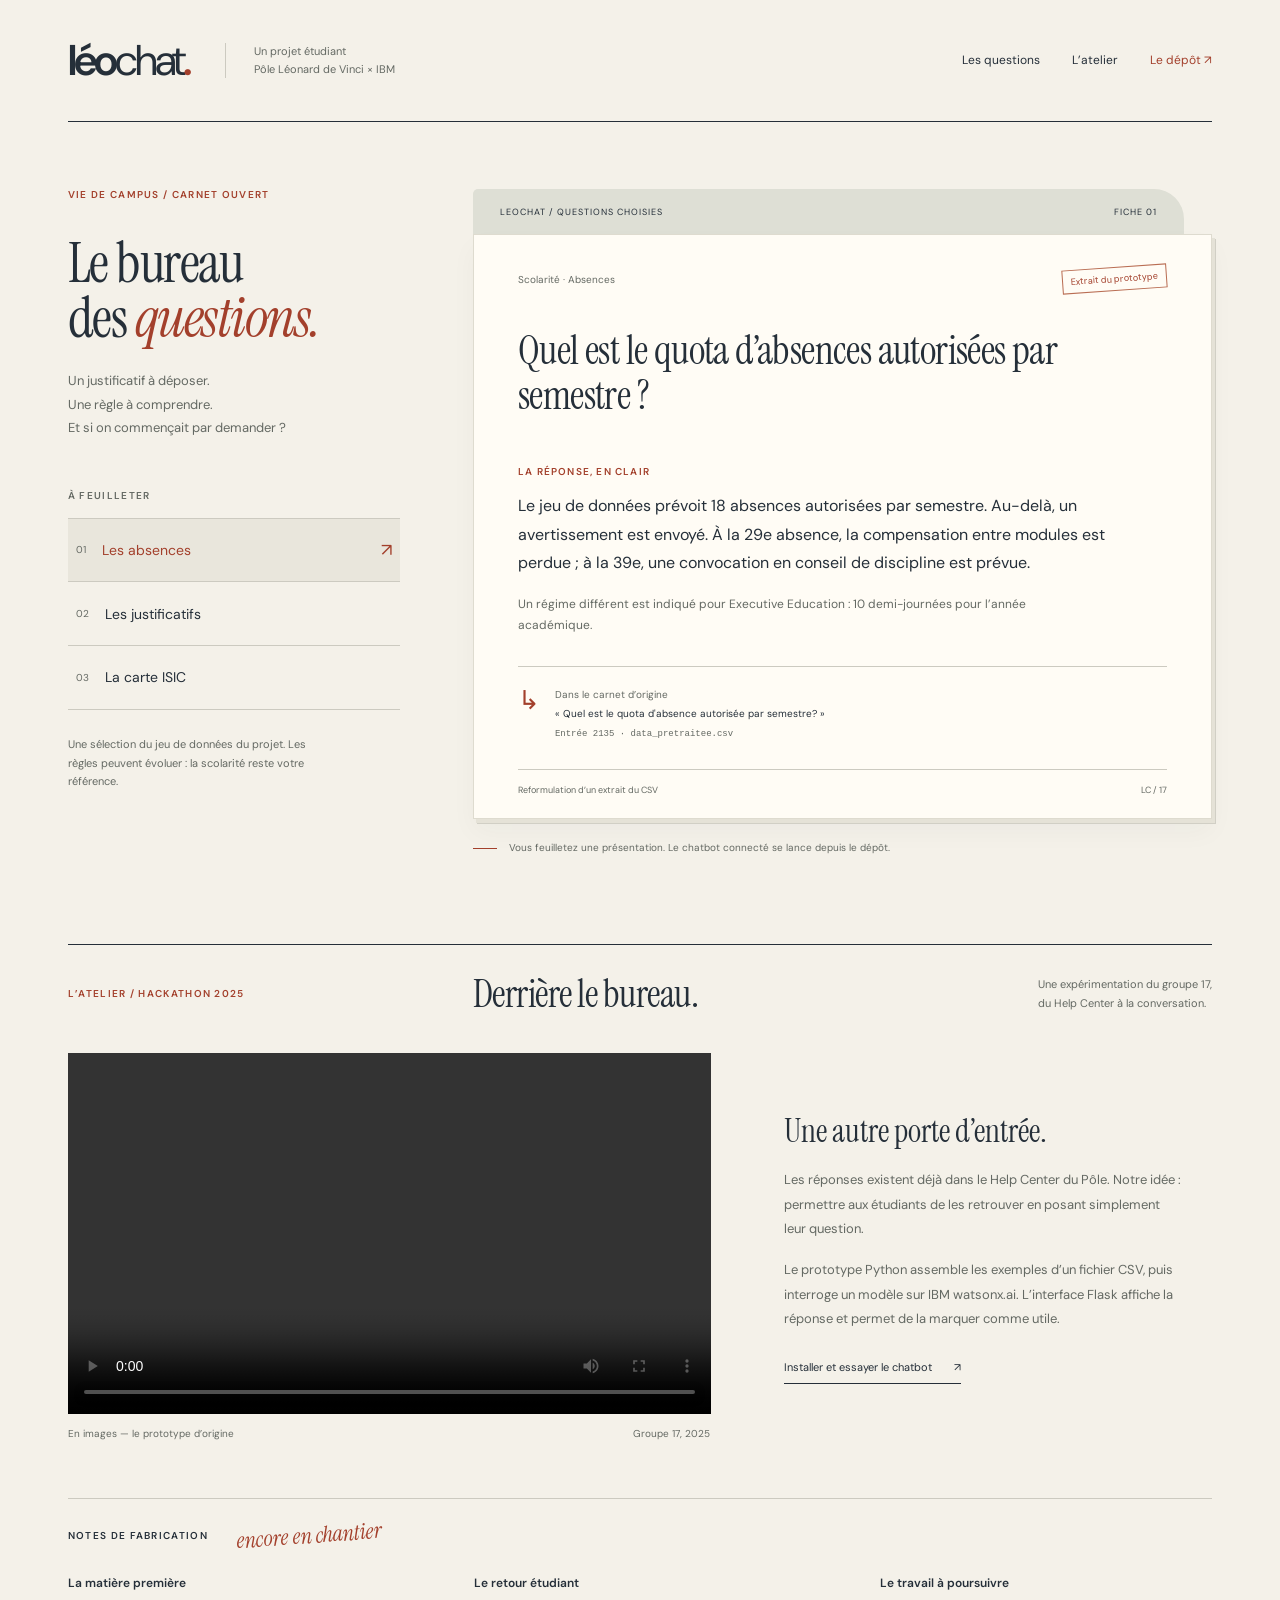
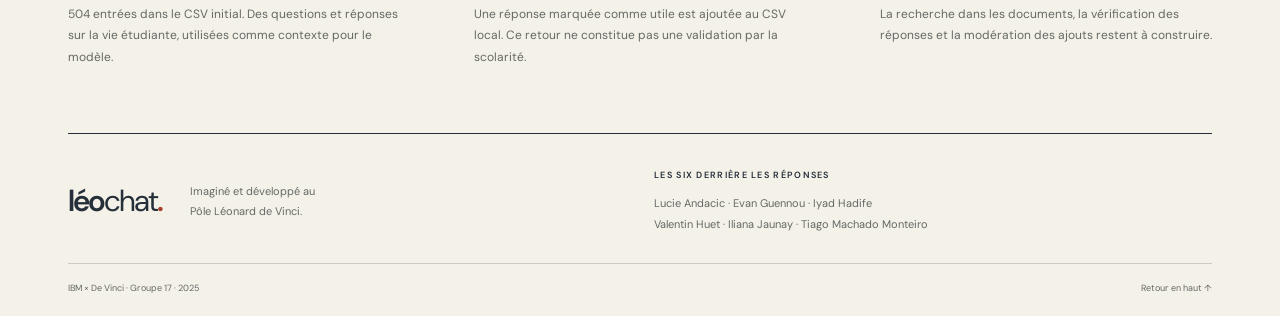
==== commit 1befe83e: "Containerize LeoChat and redesign the presentation as a question desk" ====
--- a/docs/index.html
+++ b/docs/index.html
@@ -3,102 +3,84 @@
 <head>
   <meta charset="utf-8">
   <meta name="viewport" content="width=device-width, initial-scale=1">
-  <meta name="theme-color" content="#0b1017">
-  <meta name="description" content="LeoChat : une présentation interactive du prototype d'assistant étudiant imaginé pour le hackathon IBM x De Vinci.">
-  <title>LeoChat — le help center prend la parole</title>
+  <meta name="theme-color" content="#f4f1e9">
+  <meta name="description" content="Le bureau des questions étudiantes. Découvrez LeoChat, un prototype du groupe 17 pour le hackathon IBM × De Vinci.">
+  <title>LeoChat — Le bureau des questions</title>
   <link rel="icon" href="assets/favicon.svg" type="image/svg+xml">
   <link rel="stylesheet" href="styles.css">
   <script src="app.js" defer></script>
 </head>
 <body>
-  <div class="scroll-line" aria-hidden="true"></div>
-  <div class="grain" aria-hidden="true"></div>
-
-  <nav class="rail" aria-label="Navigation principale">
-    <a class="rail-mark" href="#top" aria-label="Retour au début">LC<span>✳</span></a>
-    <div class="rail-links">
-      <a href="#experience" data-nav="experience"><span>01</span><b>Expérience</b></a>
-      <a href="#mecanique" data-nav="mecanique"><span>02</span><b>Mécanique</b></a>
-      <a href="#prototype" data-nav="prototype"><span>03</span><b>Prototype</b></a>
-      <a href="#equipe" data-nav="equipe"><span>04</span><b>Équipe</b></a>
-    </div>
-    <span class="rail-year">IBM × De Vinci <i>2025</i></span>
-  </nav>
-
-  <main id="top">
-    <section class="opening" id="experience" aria-labelledby="opening-title">
-      <div class="opening-grid" aria-hidden="true"></div>
-      <div class="opening-top">
-        <span class="edition">HACKATHON IBM × DE VINCI <em>/</em> AUTOMATION TRACK</span>
-        <a class="top-source" href="https://github.com/Evanguennou29/Chatbot-PULV-Hackaton-IBM-v2" target="_blank" rel="noopener noreferrer">VOIR LE CODE <span aria-hidden="true">↗</span></a>
-      </div>
-
-      <div class="opening-content">
-        <div class="poster-copy">
-          <div class="eyebrow"><span class="asterisk" aria-hidden="true">✳</span> UNE IDÉE NÉE AU PÔLE LÉONARD DE VINCI</div>
-          <h1 id="opening-title"><span class="line-word">LES</span><span class="line-word italic">BONNES</span><span class="line-word">RÉPONSES<span class="punct">.</span></span></h1>
-          <div class="poster-foot">
-            <p>Quand une question étudiante trouve son chemin, le support devient une conversation.</p>
-            <a href="#mecanique" class="round-scroll" aria-label="Découvrir le fonctionnement"><span aria-hidden="true">↓</span></a>
+  <a class="skip-link" href="#questions">Aller aux questions</a>
+  <div class="page">
+    <header class="masthead" id="top">
+      <a class="wordmark" href="#top" aria-label="LeoChat, accueil">léo<span>chat</span><span class="wordmark-dot">.</span></a>
+      <p>Un projet étudiant<br>Pôle Léonard de Vinci × IBM</p>
+      <nav aria-label="Navigation principale">
+        <a href="#questions">Les questions</a>
+        <a href="#atelier">L’atelier</a>
+        <a href="https://github.com/Evanguennou29/Chatbot-PULV-Hackaton-IBM-v2" target="_blank" rel="noopener noreferrer">Le dépôt ↗</a>
+      </nav>
+    </header>
+    <main>
+      <section class="desk" id="questions" aria-labelledby="desk-title">
+        <aside class="directory">
+          <p class="small-label">Vie de campus / carnet ouvert</p>
+          <h1 id="desk-title">Le bureau<br>des <em>questions.</em></h1>
+          <p class="intro">Un justificatif à déposer.<br>Une règle à comprendre.<br>Et si on commençait par demander ?</p>
+          <div class="question-index" role="group" aria-label="Choisir une question">
+            <p class="small-label">À feuilleter</p>
+            <button type="button" class="scenario active" data-scenario="absence" aria-pressed="true"><span>01</span><span>Les absences</span><span aria-hidden="true">↗</span></button>
+            <button type="button" class="scenario" data-scenario="justificatif" aria-pressed="false"><span>02</span><span>Les justificatifs</span><span aria-hidden="true">↗</span></button>
+            <button type="button" class="scenario" data-scenario="isic" aria-pressed="false"><span>03</span><span>La carte ISIC</span><span aria-hidden="true">↗</span></button>
           </div>
-          <div class="signature"><span>LEOCHAT</span><span>ASSISTANT ÉTUDIANT / PROTOTYPE 01</span></div>
+          <p class="margin-note">Une sélection du jeu de données du projet. Les règles peuvent évoluer : la scolarité reste votre référence.</p>
+        </aside>
+        <div class="reading-desk">
+          <div class="folder-top"><span>LEOCHAT / QUESTIONS CHOISIES</span><span id="folio">FICHE 01</span></div>
+          <article class="answer-sheet" aria-labelledby="question-title">
+            <div class="sheet-meta"><span id="topic">Scolarité · Absences</span><span class="archive-mark">Extrait du prototype</span></div>
+            <div id="reading-content" aria-live="polite" aria-atomic="true">
+              <h2 id="question-title">Quel est le quota d’absences autorisées par semestre ?</h2>
+              <p class="answer-label">La réponse, en clair</p>
+              <p id="answer-text">Le jeu de données prévoit 18 absences autorisées par semestre. Au-delà, un avertissement est envoyé. À la 29e absence, la compensation entre modules est perdue ; à la 39e, une convocation en conseil de discipline est prévue.</p>
+              <p id="answer-detail">Un régime différent est indiqué pour Executive Education : 10 demi-journées pour l’année académique.</p>
+              <div class="source-note"><span class="source-symbol" aria-hidden="true">↳</span><p>Dans le carnet d’origine<br><span id="source-title">« Quel est le quota d'absence autorisée par semestre? »</span><br><span class="source-ref" id="source-ref">Entrée 2135 · data_pretraitee.csv</span></p></div>
+            </div>
+            <div class="sheet-bottom"><span>Reformulation d’un extrait du CSV</span><span aria-hidden="true">LC / 17</span></div>
+          </article>
+          <p class="desk-caption"><span class="caption-rule" aria-hidden="true"></span>Vous feuilletez une présentation. Le chatbot connecté se lance depuis le dépôt.</p>
         </div>
-
-        <div class="experience-wrap">
-          <div class="experience-caption"><span class="live-indicator" aria-hidden="true"></span> EXPLORATION GUIDÉE <span>01 / 03</span></div>
-          <div class="chat-shell" aria-label="Exemple interactif de conversation LeoChat">
-            <div class="chat-top"><div class="chat-brand"><span class="chat-brand-icon">✳</span><span>LeoChat<small>Centre d'aide étudiant</small></span></div><div class="chat-actions" aria-hidden="true"><i></i><i></i><i></i></div></div>
-            <div class="chat-stage" aria-live="polite">
-              <div class="chat-time">AUJOURD'HUI <span>·</span> ÉCHANGE SIMULÉ</div>
-              <div class="bubble bubble-user" id="question-bubble"></div>
-              <div class="reply-row"><span class="reply-avatar" aria-hidden="true">✳</span><div class="bubble bubble-bot" id="answer-bubble"></div></div>
-              <div class="feedback"><span>Cette réponse vous a aidé ?</span><span class="feedback-icons" aria-hidden="true">♡ &nbsp; ↗</span></div>
-            </div>
-            <div class="chat-input" aria-hidden="true"><span>Explorez un exemple ci-dessous…</span><b>↗</b></div>
+      </section>
+      <section class="workshop" id="atelier" aria-labelledby="workshop-title">
+        <div class="section-heading"><p class="small-label">L’atelier / hackathon 2025</p><h2 id="workshop-title">Derrière le bureau.</h2><p>Une expérimentation du groupe 17,<br>du Help Center à la conversation.</p></div>
+        <div class="workshop-layout">
+          <figure class="film">
+            <video controls preload="metadata" playsinline aria-label="Démonstration du prototype LeoChat"><source src="assets/video-demo.mp4" type="video/mp4">Votre navigateur ne prend pas en charge cette vidéo. <a href="assets/video-demo.mp4">Télécharger la démonstration</a>.</video>
+            <figcaption><span>En images — le prototype d’origine</span><span>Groupe 17, 2025</span></figcaption>
+          </figure>
+          <div class="project-notes">
+            <h3>Une autre porte d’entrée.</h3>
+            <p>Les réponses existent déjà dans le Help Center du Pôle. Notre idée : permettre aux étudiants de les retrouver en posant simplement leur question.</p>
+            <p>Le prototype Python assemble les exemples d’un fichier CSV, puis interroge un modèle sur IBM watsonx.ai. L’interface Flask affiche la réponse et permet de la marquer comme utile.</p>
+            <a class="text-link" href="https://github.com/Evanguennou29/Chatbot-PULV-Hackaton-IBM-v2#démarrage-avec-docker" target="_blank" rel="noopener noreferrer">Installer et essayer le chatbot <span aria-hidden="true">↗</span></a>
           </div>
-          <div class="scenario-area"><p>CHOISISSEZ UNE QUESTION <span aria-hidden="true">↘</span></p><div class="scenario-list" role="group" aria-label="Choisir un exemple de question">
-            <button class="scenario active" type="button" data-scenario="absence"><span>01</span> Absences</button>
-            <button class="scenario" type="button" data-scenario="justificatif"><span>02</span> Justificatif</button>
-            <button class="scenario" type="button" data-scenario="isic"><span>03</span> Carte ISIC</button>
-          </div><small>Exemples tirés du jeu de données. Cette page n'appelle aucune API IA.</small></div>
         </div>
-      </div>
-
-      <div class="marquee" aria-hidden="true"><div>LE SAVOIR CIRCULE <span>✳</span> LES QUESTIONS AVANCENT <span>✳</span> LE SAVOIR CIRCULE <span>✳</span> LES QUESTIONS AVANCENT <span>✳</span></div></div>
-    </section>
-
-    <section class="manifesto" aria-labelledby="manifesto-title">
-      <div class="section-index reveal"><span>LE POINT DE DÉPART</span><span>← 00 / CONTEXTE</span></div>
-      <div class="manifesto-main reveal"><span class="giant-quote" aria-hidden="true">“</span><h2 id="manifesto-title">Une base de connaissances ne devrait pas ressembler à un labyrinthe.</h2><p>Le Help Center du Pôle Léonard de Vinci rassemble des centaines de réponses. LeoChat propose une autre entrée : poser sa question en langage naturel et recevoir une réponse exploitable.</p></div>
-      <div class="manifesto-stats reveal"><div><strong data-count="504">0</strong><span>entrées dans le fichier<br>de connaissances du dépôt</span></div><div><strong>1</strong><span>conversation pour accéder<br>à l'information</span></div><div><strong>↗</strong><span>retour utilisateur pour<br>enrichir la base</span></div></div>
-    </section>
-
-    <section class="mechanics" id="mecanique" aria-labelledby="mechanics-title">
-      <div class="section-index reveal"><span>SOUS LE CAPOT</span><span>01 / MÉCANIQUE</span></div>
-      <div class="mechanics-heading reveal"><h2 id="mechanics-title">De la question<br>à la <em>réponse.</em></h2><p>Quatre mouvements. Une architecture simple, rendue visible.</p></div>
-      <div class="flow" aria-label="Fonctionnement du prototype LeoChat">
-        <article class="flow-card reveal"><span class="flow-num">01 / SOURCE</span><div class="flow-visual flow-data" aria-hidden="true"><div class="data-line">id, Title, Content</div><div class="data-line">2133, Absences, …</div><div class="data-line">2141, Justificatif, …</div><div class="data-line">2147, Carte ISIC, …</div></div><h3>La matière</h3><p>Le prototype lit les questions et réponses d'un fichier CSV local.</p></article>
-        <article class="flow-card reveal"><span class="flow-num">02 / CONTEXTE</span><div class="flow-visual flow-prompt" aria-hidden="true"><span>ENTRÉE :</span><span>question étudiante</span><span>SORTIE :</span><span>réponse attendue_</span></div><h3>Le prompt</h3><p>Les exemples sont formatés en paires « Entrée / Sortie » avec la nouvelle question.</p></article>
-        <article class="flow-card reveal"><span class="flow-num">03 / MODÈLE</span><div class="flow-visual flow-model" aria-hidden="true"><span class="orbit orbit-one"></span><span class="orbit orbit-two"></span><b>watsonx.ai</b></div><h3>L'inférence</h3><p>Le prompt est envoyé au modèle LLaMA 3.2 11B Vision Instruct via IBM watsonx.ai.</p></article>
-        <article class="flow-card reveal"><span class="flow-num">04 / BOUCLE</span><div class="flow-visual flow-feedback" aria-hidden="true"><span>RÉPONSE</span><b>♡</b><span>CSV + 1</span></div><h3>Le retour</h3><p>Une réponse jugée utile peut être ajoutée au fichier de connaissances.</p></article>
-      </div>
-      <div class="flow-line" aria-hidden="true"><span></span></div>
-    </section>
-
-    <section class="prototype" id="prototype" aria-labelledby="prototype-title">
-      <div class="section-index reveal"><span>LA PREUVE EN IMAGE</span><span>02 / PROTOTYPE</span></div>
-      <div class="prototype-layout">
-        <div class="prototype-copy reveal"><span class="vertical-star" aria-hidden="true">✳</span><h2 id="prototype-title">Pas une promesse.<br><em>Un prototype.</em></h2><p>L'équipe a développé une interface Flask pour soumettre des questions, consulter les réponses et confirmer celles qui sont utiles. Voici la vidéo de démonstration présente dans le dépôt.</p><div class="prototype-tags"><span>PYTHON</span><span>FLASK</span><span>IBM WATSONX.AI</span><span>CSV</span></div></div>
-        <div class="video-frame reveal"><div class="video-head"><span><i></i> ARCHIVE / DÉMONSTRATION</span><span>GROUP 17</span></div><video controls preload="metadata" playsinline aria-label="Vidéo de démonstration du prototype LeoChat"><source src="assets/video-demo.mp4" type="video/mp4">Votre navigateur ne prend pas en charge cette vidéo.</video><div class="video-foot"><span>LEOCHAT_DEMO.MP4</span><span>▶ ORIGINAL REPOSITORY FOOTAGE</span></div></div>
-      </div>
-    </section>
-
-    <section class="impact" aria-labelledby="impact-title"><div class="impact-overline reveal">DES QUESTIONS À L'IMPACT</div><h2 id="impact-title" class="reveal">MOINS DE RECHERCHE.<br><span>PLUS DE CLARTÉ.</span></h2><div class="impact-grid"><div class="impact-item reveal"><span>01</span><h3>Pour les étudiants</h3><p>Un accès direct aux réponses fréquentes, depuis une interface de conversation.</p></div><div class="impact-item reveal"><span>02</span><h3>Pour les équipes</h3><p>Une base de réponses réutilisable et enrichie par les retours validés.</p></div><div class="impact-item reveal"><span>03</span><h3>Pour la suite</h3><p>Une base de travail pour approfondir la fiabilité, la sécurité et le suivi des échanges.</p></div></div></section>
-
-    <footer id="equipe"><div class="footer-top"><span class="reveal">UN PROJET DU GROUPE 17</span><img src="assets/logo-pole-leonard.png" alt="Pôle Léonard de Vinci" loading="lazy"></div><div class="footer-main"><div class="footer-word reveal">LEO<span>✳</span>CHAT</div><div class="footer-details reveal"><p>Lucie Andacic · Evan Guennou · Iyad Hadife<br>Valentin Huet · Iliana Jaunay · Tiago Machado Monteiro</p><a href="https://github.com/Evanguennou29/Chatbot-PULV-Hackaton-IBM-v2" target="_blank" rel="noopener noreferrer">EXPLORER LE DÉPÔT <span aria-hidden="true">↗</span></a></div></div><div class="footer-bottom"><span>HACKATHON IBM × DE VINCI / 2025</span><a href="#top">REMONTER ↑</a><span>PRÉSENTATION INTERACTIVE / SANS CONNEXION IA</span></div></footer>
-  </main>
+        <div class="notebook">
+          <div class="notebook-title"><span class="small-label">Notes de fabrication</span><span class="handwritten">encore en chantier</span></div>
+          <dl>
+            <div><dt>La matière première</dt><dd>504 entrées dans le CSV initial. Des questions et réponses sur la vie étudiante, utilisées comme contexte pour le modèle.</dd></div>
+            <div><dt>Le retour étudiant</dt><dd>Une réponse marquée comme utile est ajoutée au CSV local. Ce retour ne constitue pas une validation par la scolarité.</dd></div>
+            <div><dt>Le travail à poursuivre</dt><dd>La recherche dans les documents, la vérification des réponses et la modération des ajouts restent à construire.</dd></div>
+          </dl>
+        </div>
+      </section>
+    </main>
+    <footer id="equipe">
+      <div class="footer-intro"><span class="wordmark">léo<span>chat</span><span class="wordmark-dot">.</span></span><p>Imaginé et développé au<br>Pôle Léonard de Vinci.</p></div>
+      <div class="credits"><p class="small-label">Les six derrière les réponses</p><p>Lucie Andacic · Evan Guennou · Iyad Hadife<br>Valentin Huet · Iliana Jaunay · Tiago Machado Monteiro</p></div>
+      <div class="footer-end"><span>IBM × De Vinci · Groupe 17 · 2025</span><a href="#top">Retour en haut ↑</a></div>
+    </footer>
+  </div>
 </body>
 </html>
-
-
-
--- a/docs/styles.css
+++ b/docs/styles.css
@@ -1,18 +1,57 @@
-@import url('https://fonts.googleapis.com/css2?family=DM+Mono:wght@400;500&family=Space+Grotesk:wght@400;500;600;700&display=swap');
+@import url('https://fonts.googleapis.com/css2?family=DM+Sans:wght@400;500;600;700&family=Instrument+Serif:ital@0;1&display=swap');
 
-:root{--ink:#0b1017;--ink2:#111a25;--paper:#e9e9e1;--acid:#dfff51;--pink:#fb4b93;--blue:#53a7ff;--orange:#ff9a48;--line:rgba(255,255,255,.21);--mono:'DM Mono',Consolas,monospace;--sans:'Space Grotesk',Arial,sans-serif}
-*{box-sizing:border-box}html{scroll-behavior:smooth}body{margin:0;background:var(--ink);color:var(--paper);font-family:var(--sans);overflow-x:hidden}button,a{font:inherit}a{color:inherit;text-decoration:none}button{cursor:pointer}::selection{background:var(--acid);color:var(--ink)}.grain{position:fixed;inset:0;pointer-events:none;z-index:100;opacity:.16;background-image:url("data:image/svg+xml,%3Csvg viewBox='0 0 180 180' xmlns='http://www.w3.org/2000/svg'%3E%3Cfilter id='n'%3E%3CfeTurbulence type='fractalNoise' baseFrequency='.8' numOctaves='3' stitchTiles='stitch'/%3E%3C/filter%3E%3Crect width='100%25' height='100%25' filter='url(%23n)' opacity='.28'/%3E%3C/svg%3E")}.scroll-line{position:fixed;top:0;left:0;height:3px;background:var(--acid);width:0;z-index:110;box-shadow:0 0 20px var(--acid)}
-.rail{width:74px;position:fixed;inset:0 auto 0 0;z-index:50;border-right:1px solid var(--line);display:flex;flex-direction:column;align-items:center;background:rgba(11,16,23,.85);backdrop-filter:blur(18px)}.rail-mark{width:100%;height:75px;display:flex;align-items:center;justify-content:center;font-size:25px;font-weight:700;letter-spacing:-.13em;color:var(--acid);border-bottom:1px solid var(--line)}.rail-mark span{font-size:17px;letter-spacing:0;transform:translate(2px,-8px)}.rail-links{display:flex;flex-direction:column;width:100%;margin-top:9vh}.rail-links a{height:110px;border-bottom:1px solid var(--line);display:flex;align-items:center;justify-content:center;position:relative;transition:background .3s,color .3s}.rail-links a:hover,.rail-links a.active{background:var(--acid);color:var(--ink)}.rail-links span{font:12px var(--mono);writing-mode:vertical-rl}.rail-links b{position:absolute;left:74px;background:var(--acid);color:var(--ink);font:11px var(--mono);padding:12px;opacity:0;pointer-events:none;transform:translateX(-8px);transition:.25s;white-space:nowrap}.rail-links a:hover b,.rail-links a:focus-visible b{opacity:1;transform:none}.rail-year{margin-top:auto;margin-bottom:26px;writing-mode:vertical-rl;transform:rotate(180deg);font:10px var(--mono);letter-spacing:.08em;color:#a6adad}.rail-year i{color:var(--acid);font-style:normal}main{margin-left:74px}section{scroll-margin-top:20px}
-.opening{min-height:100svh;position:relative;overflow:hidden;background:radial-gradient(circle at 37% 44%,#293b3c 0%,#17222b 33%,#0b1017 72%)}.opening-grid{position:absolute;inset:0;background-image:linear-gradient(90deg,transparent calc(100% - 1px),rgba(255,255,255,.04) 100%),linear-gradient(0deg,transparent calc(100% - 1px),rgba(255,255,255,.04) 100%);background-size:8.33% 100%,100% 12%;mask-image:linear-gradient(90deg,transparent,#000 38%,#000);pointer-events:none}.opening:after{content:'';position:absolute;width:450px;height:450px;right:-200px;top:10%;border:1px solid rgba(223,255,81,.22);border-radius:50%;box-shadow:0 0 0 80px rgba(223,255,81,.015),0 0 0 160px rgba(223,255,81,.015);pointer-events:none}.opening-top{height:74px;padding:0 3vw;display:flex;align-items:center;justify-content:space-between;border-bottom:1px solid var(--line);position:relative;z-index:2}.edition,.top-source{font:11px var(--mono);letter-spacing:.08em}.edition em{font-style:normal;color:var(--acid);margin:0 8px}.top-source{border:1px solid var(--paper);padding:11px 15px;transition:.25s}.top-source:hover{background:var(--paper);color:var(--ink)}.top-source span{margin-left:18px;font-size:17px}.opening-content{min-height:calc(100svh - 150px);display:grid;grid-template-columns:minmax(0,1.1fr) minmax(390px,.9fr);align-items:center;gap:2vw;padding:3vw 4vw 4vw 5vw;position:relative;z-index:2}.poster-copy{align-self:stretch;display:flex;flex-direction:column;justify-content:center}.eyebrow{font:11px var(--mono);letter-spacing:.16em;display:flex;align-items:center;gap:12px;color:#b7c5c6}.asterisk{color:var(--acid);font-size:33px;line-height:0;animation:spin 11s linear infinite}.poster-copy h1{font-size:clamp(68px,8vw,150px);line-height:.78;letter-spacing:-.105em;margin:32px 0 42px;font-weight:700;max-width:100%;transform:translateX(-.06em)}.line-word{display:block;white-space:nowrap;animation:arrival .75s both cubic-bezier(.16,1,.3,1)}.line-word:nth-child(2){animation-delay:.1s}.line-word:nth-child(3){animation-delay:.2s}.line-word.italic{font-family:Georgia,serif;font-style:italic;font-weight:400;letter-spacing:-.09em;color:var(--acid);margin-left:.19em}.punct{color:var(--pink)}.poster-foot{display:flex;gap:36px;align-items:center}.poster-foot p{font-size:clamp(17px,1.4vw,23px);line-height:1.35;max-width:370px;margin:0}.round-scroll{width:56px;height:56px;flex:none;border:1px solid var(--acid);border-radius:50%;display:grid;place-items:center;color:var(--acid);font-size:26px;transition:.3s}.round-scroll:hover{background:var(--acid);color:var(--ink);transform:translateY(7px)}.signature{display:flex;align-items:center;gap:20px;margin-top:auto;padding-top:52px;font:10px var(--mono);letter-spacing:.07em;color:#9ca8a9}.signature span:first-child{font-weight:700;color:var(--paper);font-family:var(--sans);font-size:20px;letter-spacing:-.05em}.signature span+span{border-left:1px solid #899;padding-left:20px}
-.experience-wrap{width:100%;max-width:610px;justify-self:end;transform:rotate(2deg);filter:drop-shadow(0 38px 40px rgba(0,0,0,.28))}.experience-caption{display:flex;align-items:center;gap:9px;margin-bottom:10px;font:10px var(--mono);letter-spacing:.08em}.experience-caption span:last-child{margin-left:auto}.live-indicator{width:7px;height:7px;background:var(--acid);border-radius:50%;box-shadow:0 0 0 5px rgba(223,255,81,.14)}.chat-shell{background:#f4f4ef;color:#16212a;border:8px solid #15202a;border-radius:21px;overflow:hidden;box-shadow:10px 10px 0 var(--blue)}.chat-top{height:74px;padding:0 22px;background:#fff;display:flex;justify-content:space-between;align-items:center;border-bottom:1px solid #d6dcd7}.chat-brand{display:flex;align-items:center;gap:12px;font-size:20px;font-weight:700;line-height:1}.chat-brand small{display:block;font:11px var(--sans);color:#748087;margin-top:6px}.chat-brand-icon,.reply-avatar{display:grid;place-items:center;background:#0e1922;color:var(--acid);border-radius:9px;width:42px;height:42px;font-size:25px}.chat-actions{display:flex;gap:5px}.chat-actions i{width:5px;height:5px;border-radius:50%;background:#8d989c}.chat-stage{min-height:310px;padding:26px 24px;display:flex;flex-direction:column;gap:20px}.chat-time{text-align:center;font:10px var(--mono);color:#7f8c91}.chat-time span{color:var(--pink)}.bubble{padding:16px 19px;font-size:16px;line-height:1.4}.bubble-user{max-width:76%;align-self:flex-end;background:#d9eeff;border-radius:16px 16px 3px 16px}.reply-row{display:flex;align-items:flex-start;gap:11px}.reply-avatar{width:33px;height:33px;flex:none;font-size:20px;border-radius:9px}.bubble-bot{background:#fff;box-shadow:0 6px 30px #0b10170c;border:1px solid #e2e8e5;border-radius:4px 16px 16px 16px;max-width:85%;min-height:74px}.bubble.animate{animation:chatIn .45s both}.feedback{display:flex;align-items:center;justify-content:space-between;margin-left:44px;color:#6d7a81;font-size:11px}.feedback-icons{font-size:17px;letter-spacing:7px}.chat-input{margin:0 16px 16px;background:#fff;border:1px solid #d8dedb;border-radius:12px;height:47px;display:flex;align-items:center;justify-content:space-between;padding:0 8px 0 15px;color:#9ca7aa;font-size:12px}.chat-input b{width:32px;height:32px;display:grid;place-items:center;background:#16232d;color:#fff;border-radius:8px;font-size:20px}.scenario-area{margin-top:25px}.scenario-area p{font:11px var(--mono);letter-spacing:.09em}.scenario-area p span{font-size:22px;color:var(--acid)}.scenario-list{display:flex;gap:8px;flex-wrap:wrap}.scenario{border:1px solid #738083;background:transparent;color:var(--paper);padding:11px 13px;font-size:13px;transition:.25s}.scenario:hover,.scenario.active{background:var(--acid);border-color:var(--acid);color:var(--ink)}.scenario span{font:10px var(--mono);margin-right:10px;opacity:.65}.scenario-area small{display:block;margin-top:14px;color:#a6b0b0;font-size:11px}.marquee{height:76px;display:flex;align-items:center;background:var(--acid);color:var(--ink);overflow:hidden;position:relative;z-index:3;font-weight:700;font-size:31px;letter-spacing:-.05em;white-space:nowrap}.marquee div{animation:marquee 18s linear infinite}.marquee span{font-weight:400;margin:0 30px;color:var(--pink)}
-.section-index{display:flex;justify-content:space-between;align-items:center;font:11px var(--mono);letter-spacing:.11em;border-top:1px solid currentColor;padding-top:14px}.manifesto{padding:8vw 6vw 9vw;background:var(--paper);color:var(--ink)}.manifesto-main{position:relative;max-width:1160px;margin:7vw auto 7vw;display:grid;grid-template-columns:2fr 1fr;gap:5vw;align-items:end}.giant-quote{position:absolute;left:-3vw;top:-100px;font:250px Georgia,serif;color:var(--pink);opacity:.45;line-height:1}.manifesto h2{position:relative;z-index:1;font-size:clamp(42px,6.2vw,100px);line-height:.98;letter-spacing:-.075em;margin:0;font-weight:700}.manifesto-main p{font-size:20px;line-height:1.45;margin:0 0 10px}.manifesto-stats{display:grid;grid-template-columns:repeat(3,1fr);border-top:1px solid #17212b}.manifesto-stats div{min-height:155px;display:flex;align-items:flex-end;gap:18px;padding:20px;border-right:1px solid #17212b}.manifesto-stats div:first-child{padding-left:0}.manifesto-stats div:last-child{border:0}.manifesto-stats strong{font-size:clamp(52px,7vw,116px);line-height:.8;letter-spacing:-.1em}.manifesto-stats span{font-size:14px;line-height:1.3;max-width:170px}.manifesto-stats div:nth-child(2) strong{color:#f05891}
-.mechanics{padding:7vw 6vw 9vw;background:#111a25;position:relative;overflow:hidden}.mechanics:after{content:'✳';position:absolute;top:2%;right:-4%;font-size:400px;color:#1b2b39;line-height:1;transform:rotate(-10deg);pointer-events:none}.mechanics-heading{display:flex;justify-content:space-between;align-items:end;gap:30px;margin:5vw 0 5vw;position:relative;z-index:1}.mechanics h2{font-size:clamp(62px,9.5vw,150px);line-height:.84;letter-spacing:-.085em;margin:0}.mechanics h2 em{font-family:Georgia,serif;color:var(--blue);font-weight:400}.mechanics-heading p{max-width:250px;font-size:20px;line-height:1.4}.flow{position:relative;z-index:1;display:grid;grid-template-columns:repeat(4,1fr);gap:10px}.flow-card{background:#1d2a36;border:1px solid #485661;padding:20px;min-height:430px;display:flex;flex-direction:column;transition:transform .35s,background .35s}.flow-card:hover{transform:translateY(-12px);background:#263744}.flow-num{font:12px var(--mono);color:var(--acid)}.flow-visual{height:175px;margin:28px 0 30px;border:1px solid #52616b;overflow:hidden;position:relative}.flow-data{padding:14px 0;font:11px var(--mono);transform:skewY(-4deg);background:repeating-linear-gradient(0deg,transparent 0 31px,#ffffff0d 32px);display:flex;flex-direction:column;justify-content:space-around}.data-line{background:#263848;padding:7px;color:#b9cad4;white-space:nowrap}.data-line:first-child{color:var(--acid)}.flow-prompt{display:grid;grid-template-columns:1fr 1.4fr;align-content:center;padding:12px;gap:12px;font:11px var(--mono)}.flow-prompt span:nth-child(odd){color:var(--pink)}.flow-prompt span:nth-child(even){border-bottom:1px solid #768892}.flow-model{display:grid;place-items:center;background:radial-gradient(circle,#275173,#1d2a36 65%);color:#fff}.flow-model b{font-size:18px;z-index:2}.orbit{border:1px solid var(--blue);position:absolute;width:180px;height:80px;border-radius:50%;transform:rotate(35deg);animation:orbit 8s linear infinite}.orbit-two{transform:rotate(-35deg);animation-duration:11s}.flow-feedback{display:flex;align-items:center;justify-content:center;gap:12px;color:var(--acid);font:12px var(--mono)}.flow-feedback b{font-size:80px;color:var(--pink);animation:beat 2.5s infinite}.flow-card h3{font-size:28px;letter-spacing:-.05em;margin:auto 0 8px}.flow-card p{font-size:15px;line-height:1.45;color:#c5cdd0;margin:0}.flow-line{height:2px;background:#425260;margin-top:24px;position:relative}.flow-line span{position:absolute;left:0;top:-4px;width:10px;height:10px;background:var(--acid);border-radius:50%;box-shadow:0 0 20px var(--acid);animation:travel 8s ease-in-out infinite}
-.prototype{background:#f4f1e9;color:var(--ink);padding:7vw 6vw 9vw}.prototype-layout{display:grid;grid-template-columns:.72fr 1.28fr;gap:5vw;align-items:center;margin-top:6vw}.prototype-copy{position:relative}.vertical-star{display:block;color:var(--pink);font-size:70px;line-height:1;animation:spin 12s linear infinite;width:max-content}.prototype h2{font-size:clamp(55px,6vw,100px);line-height:.93;letter-spacing:-.075em;margin:25px 0 34px}.prototype h2 em{font-family:Georgia,serif;font-weight:400;color:#277be0}.prototype-copy p{font-size:19px;line-height:1.45;max-width:500px}.prototype-tags{display:flex;flex-wrap:wrap;gap:8px;margin-top:40px}.prototype-tags span{padding:9px 12px;border:1px solid #1a2630;font:11px var(--mono)}.video-frame{background:#101820;color:#e7eeed;box-shadow:20px 20px 0 var(--pink);transform:rotate(-1.2deg)}.video-head,.video-foot{display:flex;justify-content:space-between;padding:14px 18px;font:11px var(--mono);letter-spacing:.08em}.video-head i{display:inline-block;width:8px;height:8px;border-radius:50%;background:var(--pink);margin-right:8px;box-shadow:0 0 0 5px #fb4b9333}.video-frame video{width:100%;display:block;aspect-ratio:16/9;background:radial-gradient(circle at center,#293547,#0c1218);object-fit:contain}.video-foot{border-top:1px solid #4a5860;color:#97adb1}
-.impact{background:var(--pink);color:var(--ink);padding:7vw 6vw 8vw}.impact-overline{font:11px var(--mono);letter-spacing:.1em;border-top:1px solid var(--ink);padding-top:15px}.impact h2{font-size:clamp(60px,10vw,170px);line-height:.83;letter-spacing:-.09em;margin:6vw 0 7vw}.impact h2 span{font-family:Georgia,serif;font-style:italic;font-weight:400;color:#fff}.impact-grid{display:grid;grid-template-columns:repeat(3,1fr);gap:2vw}.impact-item{border-top:2px solid var(--ink);padding-top:15px}.impact-item>span{font:12px var(--mono)}.impact-item h3{font-size:31px;letter-spacing:-.055em;margin:45px 0 14px}.impact-item p{font-size:17px;line-height:1.35;max-width:330px;margin:0}
-footer{background:var(--ink);padding:5vw 6vw 28px;color:var(--paper)}.footer-top{display:flex;align-items:center;justify-content:space-between;border-top:1px solid var(--line);padding-top:18px;font:12px var(--mono);letter-spacing:.08em}.footer-top img{width:118px;height:auto;filter:invert(1);opacity:.85}.footer-main{display:grid;grid-template-columns:1.4fr .6fr;align-items:end;margin:7vw 0 6vw}.footer-word{font-size:clamp(100px,16vw,290px);font-weight:700;letter-spacing:-.12em;line-height:.75;white-space:nowrap}.footer-word span{font-size:.55em;color:var(--acid);vertical-align:top;display:inline-block;transform:translate(.02em,-.2em);animation:spin 20s linear infinite}.footer-details{padding-left:2vw}.footer-details p{font-size:14px;line-height:1.7;color:#b6c0c1}.footer-details a{display:flex;align-items:center;justify-content:space-between;margin-top:35px;padding:20px 0;border-top:1px solid var(--acid);border-bottom:1px solid var(--acid);font:12px var(--mono);color:var(--acid);transition:.3s}.footer-details a:hover{padding-left:13px;padding-right:13px;background:var(--acid);color:var(--ink)}.footer-details a span{font-size:23px}.footer-bottom{border-top:1px solid var(--line);padding-top:18px;display:flex;justify-content:space-between;gap:20px;font:10px var(--mono);color:#8e9a9d}.footer-bottom a:hover{color:var(--acid)}
-.reveal{opacity:0;transform:translateY(34px);transition:opacity .7s ease,transform .7s cubic-bezier(.16,1,.3,1)}.reveal.visible{opacity:1;transform:none}.flow-card:nth-child(2){transition-delay:.08s}.flow-card:nth-child(3){transition-delay:.16s}.flow-card:nth-child(4){transition-delay:.24s}
-@keyframes arrival{from{opacity:0;transform:translateY(70px) skewY(5deg)}to{opacity:1;transform:none}}@keyframes spin{to{transform:rotate(360deg)}}@keyframes float{50%{transform:rotate(1deg) translateY(-10px)}}@keyframes marquee{to{transform:translateX(-50%)}}@keyframes chatIn{from{opacity:0;transform:translateY(16px) scale(.98)}to{opacity:1;transform:none}}@keyframes orbit{to{transform:rotate(395deg)}}@keyframes beat{50%{transform:scale(1.2)}}@keyframes travel{50%{left:100%}}
-@media(max-width:1250px){.opening-content{grid-template-columns:1fr 1fr;padding-left:4vw}.poster-copy h1{font-size:8vw}.flow-card{min-height:420px}.flow-card p{font-size:14px}.footer-word{font-size:15vw}}
-@media(max-width:980px){.rail{width:60px}.rail-links b{left:60px}main{margin-left:60px}.opening-content{grid-template-columns:1fr;gap:50px;padding:6vw}.poster-copy h1{font-size:clamp(68px,13vw,130px);margin-bottom:30px}.signature{margin-top:30px;padding-top:0}.experience-wrap{max-width:650px;justify-self:center;transform:rotate(1deg)}.manifesto-main{grid-template-columns:1fr}.manifesto-main p{max-width:700px}.flow{grid-template-columns:repeat(2,1fr)}.flow-card{min-height:360px}.prototype-layout{grid-template-columns:1fr}.prototype-copy p{max-width:650px}.footer-main{grid-template-columns:1fr}.footer-details{padding:40px 0 0;max-width:400px}.footer-word{font-size:18vw}}
-@media(max-width:640px){.rail{height:58px;width:100%;inset:0 0 auto 0;flex-direction:row;border-right:0;border-bottom:1px solid var(--line)}.rail-mark{width:60px;height:58px;border-right:1px solid var(--line);border-bottom:0}.rail-links{margin:0 0 0 auto;flex-direction:row;width:auto;height:100%}.rail-links a{width:43px;height:100%;border-bottom:0;border-left:1px solid var(--line)}.rail-links span{writing-mode:initial;font-size:10px}.rail-links b,.rail-year{display:none}main{margin:58px 0 0}.opening-top{height:58px;padding:0 16px}.edition{font-size:9px;max-width:180px;line-height:1.35}.top-source{font-size:9px;padding:8px}.top-source span{margin-left:5px}.opening-content{padding:36px 20px 55px}.eyebrow{font-size:9px}.poster-copy h1{font-size:clamp(57px,14vw,95px);margin:28px 0 31px}.poster-foot{gap:18px}.poster-foot p{font-size:17px;max-width:270px}.round-scroll{width:46px;height:46px}.signature{gap:12px;font-size:8px}.signature span:first-child{font-size:16px}.signature span+span{padding-left:12px}.experience-wrap{width:100%;filter:none;animation:none;transform:none}.chat-shell{border-width:5px;box-shadow:6px 6px 0 var(--blue)}.chat-stage{min-height:300px;padding:20px 15px}.bubble{font-size:14px;padding:12px}.bubble-bot{max-width:87%}.chat-top{height:63px;padding:0 14px}.scenario{font-size:11px;padding:9px}.scenario span{margin-right:4px}.scenario-area small{font-size:10px}.marquee{height:59px;font-size:23px}.manifesto,.mechanics,.prototype,.impact,footer{padding:70px 20px}.manifesto-main{margin:80px 0}.giant-quote{top:-50px;left:-10px;font-size:160px}.manifesto h2{font-size:clamp(42px,10vw,64px)}.manifesto-main p{font-size:17px}.manifesto-stats{grid-template-columns:1fr}.manifesto-stats div{min-height:110px;border-right:0;border-bottom:1px solid #17212b;padding-left:0}.manifesto-stats div:last-child{border:0}.manifesto-stats strong{font-size:68px;width:130px}.mechanics h2{font-size:clamp(62px,13vw,90px)}.mechanics-heading{display:block;margin:65px 0 42px}.mechanics-heading p{font-size:17px;margin-top:30px}.mechanics:after{font-size:250px}.flow{grid-template-columns:1fr}.flow-card{min-height:360px}.flow-visual{height:150px;margin:20px 0}.prototype-layout{margin-top:60px}.prototype h2{font-size:clamp(53px,11vw,78px)}.prototype-copy p{font-size:17px}.video-frame{box-shadow:9px 9px 0 var(--pink);transform:none}.video-head,.video-foot{font-size:8px;padding:9px}.impact h2{font-size:clamp(55px,12vw,86px);margin:60px 0}.impact-grid{grid-template-columns:1fr;gap:38px}.impact-item h3{margin-top:24px}.footer-top img{width:85px}.footer-word{font-size:20vw;margin-top:80px}.footer-main{margin-bottom:80px}.footer-bottom{flex-wrap:wrap;font-size:9px}.footer-bottom span:last-child{width:100%}}
-@media(prefers-reduced-motion:reduce){html{scroll-behavior:auto}*,*::before,*::after{animation-duration:.01ms!important;animation-iteration-count:1!important;transition-duration:.01ms!important}.reveal{opacity:1;transform:none}}
+:root{--paper:#f4f1e9;--sheet:#fffcf5;--ink:#252f39;--muted:#646963;--line:#cccac0;--rust:#a3402c;--folder:#dedfd5;--serif:'Instrument Serif',Georgia,serif;--sans:'DM Sans',Arial,sans-serif}
+*{box-sizing:border-box}
+html{scroll-behavior:smooth;scroll-padding-top:24px}
+body{margin:0;background:var(--paper);color:var(--ink);font:16px/1.6 var(--sans);-webkit-font-smoothing:antialiased}
+a{color:inherit;text-decoration:none}button{font:inherit}
+:focus-visible{outline:2px solid var(--rust);outline-offset:5px}
+::selection{background:#e6c5ac;color:var(--ink)}
+.skip-link{position:absolute;top:-100px;left:20px;background:var(--ink);color:white;padding:12px 20px;z-index:5}.skip-link:focus{top:12px}
+.page{max-width:1600px;margin:auto;padding:0 5.3%}
+.masthead{display:flex;align-items:center;gap:36px;min-height:122px;border-bottom:1px solid var(--ink)}
+.wordmark{font:600 43px/1 var(--sans);letter-spacing:-3px;white-space:nowrap}.wordmark>span:first-child{font-weight:400}.wordmark-dot{color:var(--rust)}
+.masthead>p{font-size:11px;line-height:1.55;color:var(--muted);padding-left:28px;border-left:1px solid var(--line)}
+.masthead nav{margin-left:auto;display:flex;gap:32px;font-size:12px}
+.masthead a:not(.wordmark):hover,.text-link:hover,.footer-end a:hover{color:var(--rust)}.masthead nav a:last-child{color:var(--rust)}
+.desk{display:grid;grid-template-columns:29% minmax(0,1fr);gap:6.4%;padding:65px 0 88px;align-items:start}
+.small-label{font-size:10px;font-weight:600;letter-spacing:1.3px;text-transform:uppercase;margin:0}.directory>.small-label{color:var(--rust)}
+h1{font:400 clamp(45px,4.4vw,68px)/.98 var(--serif);letter-spacing:-1.5px;margin:32px 0 24px}h1 em{font-weight:400;color:var(--rust)}
+.intro{font-size:13px;line-height:1.8;color:var(--muted);margin:0}
+.question-index{margin-top:48px}.question-index>.small-label{margin-bottom:14px;color:var(--muted)}
+.scenario{display:flex;align-items:center;gap:16px;text-align:left;border:0;border-top:1px solid var(--line);width:100%;background:transparent;color:var(--ink);padding:17px 8px;cursor:pointer;transition:background .18s,color .18s}
+.scenario:last-child{border-bottom:1px solid var(--line)}.scenario>span:first-child{font-size:10px;color:var(--muted);font-variant-numeric:tabular-nums}
+.scenario>span:nth-child(2){font-size:14px}.scenario>span:last-child{margin-left:auto;font-size:18px;opacity:0}
+.scenario:hover{background:#e9e6dc}.scenario.active{color:var(--rust);background:#e9e6dc}.scenario.active>span:last-child{opacity:1}
+.margin-note{font-size:11px;line-height:1.7;color:var(--muted);max-width:245px;margin:25px 0 0}
+.reading-desk{padding-top:2px;min-width:0}
+.folder-top{display:flex;justify-content:space-between;align-items:center;background:var(--folder);padding:16px 27px 27px;font-size:9px;letter-spacing:1px;border-radius:5px 30px 0 0;margin-right:28px}
+.answer-sheet{position:relative;margin-top:-12px;padding:32px 44px 20px;background:var(--sheet);border:1px solid #dedbcf;box-shadow:3px 4px 0 #e5e2d7,4px 5px 0 #d1cfc5,0 13px 25px #252f3909;min-height:563px;display:flex;flex-direction:column}
+.sheet-meta{display:flex;justify-content:space-between;align-items:center;gap:12px;font-size:10px;color:var(--muted)}
+.archive-mark{color:var(--rust);border:1px solid #b96d53;padding:4px 8px;transform:rotate(-4deg);font-size:9px;white-space:nowrap}
+.answer-sheet h2{font:400 clamp(32px,3.15vw,48px)/1.12 var(--serif);letter-spacing:-.6px;max-width:590px;margin:36px 0 28px;min-height:108px;text-wrap:pretty}
+.answer-label{font-size:10px;text-transform:uppercase;letter-spacing:1.2px;font-weight:600;color:var(--rust);margin:0 0 12px}
+#answer-text{font-size:16px;line-height:1.8;margin:0;max-width:600px}#answer-detail{font-size:12px;line-height:1.75;color:var(--muted);margin:16px 0 0;max-width:570px}
+.source-note{display:flex;gap:15px;margin:30px 0 26px;padding-top:18px;border-top:1px solid var(--line)}.source-symbol{font-size:26px;line-height:1.2;color:var(--rust)}
+.source-note p{font-size:10px;line-height:1.9;color:var(--muted);margin:0}#source-title{color:var(--ink)}.source-ref{font-family:monospace;font-size:9px}
+.sheet-bottom{margin-top:auto;border-top:1px solid var(--line);padding-top:13px;display:flex;justify-content:space-between;font-size:9px;color:var(--muted)}
+.desk-caption{display:flex;align-items:start;gap:12px;margin:21px 0 0;font-size:10px;color:var(--muted)}.caption-rule{display:block;width:24px;height:1px;background:var(--rust);flex-shrink:0;margin-top:8px}
+.workshop{border-top:1px solid var(--ink);padding:28px 0 65px}
+.section-heading{display:grid;grid-template-columns:29% 1fr auto;gap:6.4%;align-items:center;margin-bottom:38px}.section-heading>.small-label{color:var(--rust)}
+.section-heading h2{font:400 clamp(30px,3vw,44px)/1.1 var(--serif);letter-spacing:-.5px;margin:0;white-space:nowrap}.section-heading>p:last-child{font-size:11px;line-height:1.7;color:var(--muted);margin:0}
+.workshop-layout{display:grid;grid-template-columns:1.5fr 1fr;gap:6.4%;align-items:center}.film{margin:0;min-width:0}
+.film video{display:block;width:100%;aspect-ratio:16/9;background:#252f39;object-fit:contain}.film figcaption{display:flex;justify-content:space-between;font-size:10px;color:var(--muted);gap:20px;margin-top:12px}
+.project-notes h3{font:400 32px/1.2 var(--serif);margin:0 0 18px}.project-notes p{font-size:13px;line-height:1.9;color:var(--muted);margin:0 0 16px;max-width:400px}
+.text-link{display:inline-flex;gap:22px;border-bottom:1px solid var(--ink);padding:6px 0;font-size:11px;margin-top:5px}
+.notebook{margin-top:56px;padding-top:22px;border-top:1px solid var(--line)}.notebook-title{display:flex;align-items:center;gap:28px}
+.handwritten{font:italic 22px var(--serif);color:var(--rust);transform:rotate(-4deg)}
+.notebook dl{display:grid;grid-template-columns:repeat(3,1fr);gap:6.4%;margin:24px 0 0}.notebook dt{font-size:12px;font-weight:600;margin-bottom:10px}.notebook dd{font-size:12px;line-height:1.8;color:var(--muted);margin:0}
+footer{border-top:1px solid var(--ink);display:grid;grid-template-columns:1fr 1fr;padding:34px 0 22px;gap:28px}
+.footer-intro{display:flex;gap:28px;align-items:center}.footer-intro>.wordmark{font-size:30px;letter-spacing:-2px}
+.footer-intro>p,.credits>p:last-child{font-size:11px;line-height:1.9;color:var(--muted);margin:0}.credits>.small-label{font-size:9px;margin-bottom:10px}
+.footer-end{grid-column:1/-1;display:flex;justify-content:space-between;border-top:1px solid var(--line);padding-top:17px;font-size:9px;color:var(--muted)}
+@media(min-width:1600px){h1{font-size:68px}.answer-sheet h2{font-size:48px}}
+@media(max-width:1100px){.page{padding:0 4%}.masthead{gap:20px}.masthead>p{padding-left:20px}.masthead nav{gap:20px}.desk{grid-template-columns:30% minmax(0,1fr);gap:5%}.answer-sheet{padding:28px 30px 20px}.section-heading{grid-template-columns:30% 1fr;gap:5%}.section-heading>p:last-child{display:none}.workshop-layout{gap:5%}.project-notes h3{font-size:28px}}
+@media(max-width:760px){.masthead{min-height:100px;flex-wrap:wrap;gap:16px;padding:20px 0}.wordmark{font-size:36px}.masthead>p{margin-left:auto;font-size:10px}.masthead nav{width:100%;justify-content:space-between;font-size:11px;border-top:1px solid var(--line);padding-top:12px}.desk{grid-template-columns:1fr;padding:36px 0 48px;gap:28px}.directory{display:grid;grid-template-columns:1fr 1fr;column-gap:24px}.directory>.small-label{grid-column:1/-1;font-size:9px}h1{font-size:50px;grid-column:1;margin:22px 0}.intro{grid-column:2;align-self:center;font-size:11px}.question-index{grid-column:1/-1;margin-top:8px}.question-index>.small-label{margin-bottom:8px}.scenario{padding:13px 10px}.margin-note{grid-column:1/-1;max-width:100%;margin-top:14px;font-size:10px}.folder-top{font-size:8px;padding:14px 20px 26px;margin-right:18px}.answer-sheet{padding:25px 24px 18px;min-height:540px}.answer-sheet h2{font-size:37px;min-height:0;margin-top:30px}.sheet-meta{font-size:9px;gap:8px}.archive-mark{font-size:8px;padding:3px 6px}#answer-text{font-size:14px}#answer-detail{font-size:11px}.source-note{margin-top:26px}.desk-caption{font-size:9px}.section-heading{display:block;margin-bottom:26px}.section-heading h2{font-size:36px;margin-top:14px}.workshop-layout{grid-template-columns:1fr;gap:30px}.project-notes p{max-width:100%}.notebook{margin-top:34px}.notebook dl{grid-template-columns:1fr;gap:22px}.notebook dl>div{display:grid;grid-template-columns:1fr 2fr;gap:20px}.notebook dt{font-size:11px}.notebook dd{font-size:11px}.handwritten{font-size:20px}.workshop{padding-bottom:40px}footer{grid-template-columns:1fr;gap:26px}.footer-intro{justify-content:space-between}.credits>p:last-child{font-size:11px}.footer-end{font-size:8px}}
+@media(max-width:380px){.directory{column-gap:12px}h1{font-size:42px}.intro{font-size:10px}.answer-sheet{padding:22px 18px 16px}.answer-sheet h2{font-size:32px}.sheet-meta{align-items:start}.archive-mark{max-width:80px;white-space:normal;text-align:center}.notebook-title{gap:14px}}
+@media(prefers-reduced-motion:reduce){html{scroll-behavior:auto}*{transition:none!important}}
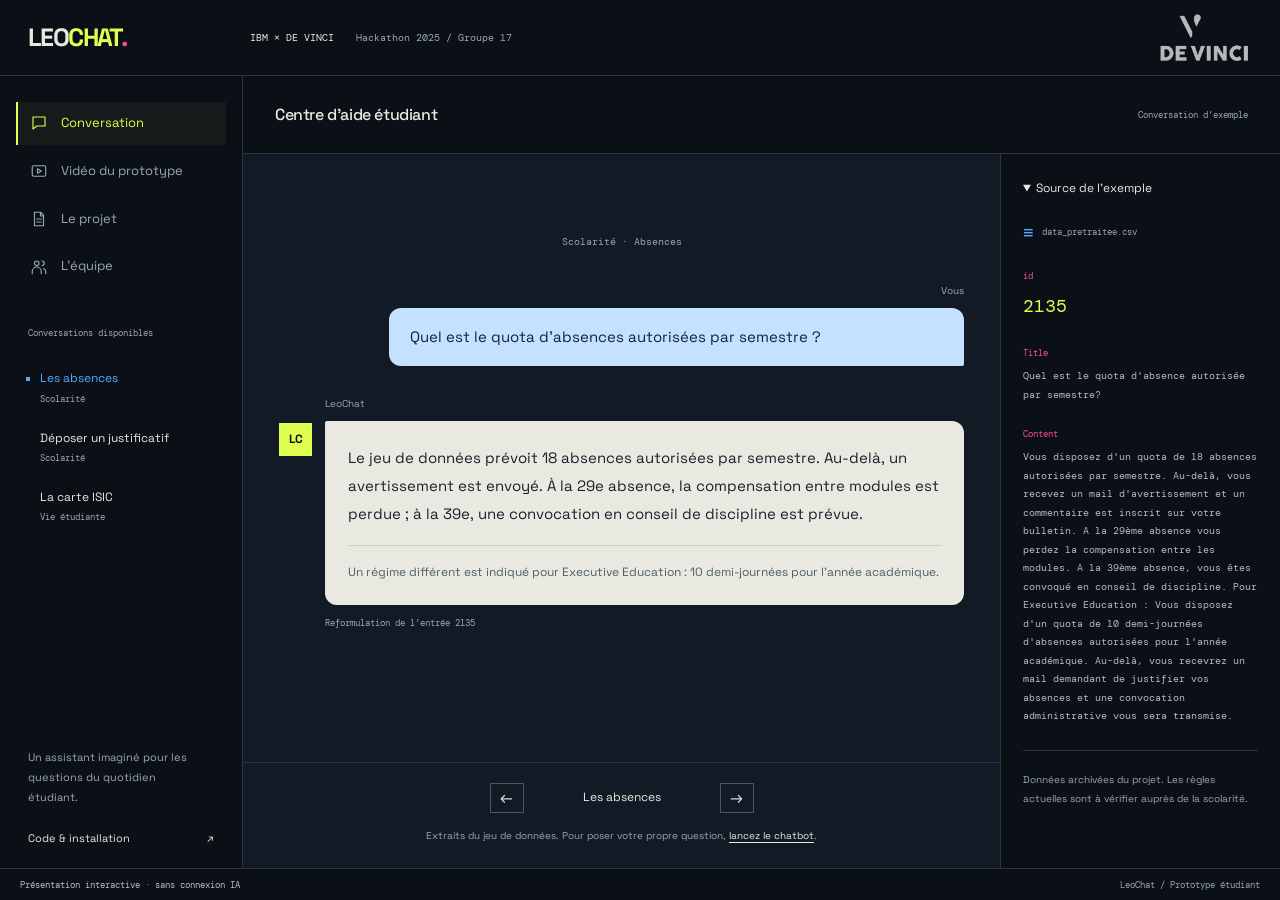
==== commit 7088da65: "Restore original art direction in a view-based project explorer" ====
--- a/docs/index.html
+++ b/docs/index.html
@@ -3,84 +3,90 @@
 <head>
   <meta charset="utf-8">
   <meta name="viewport" content="width=device-width, initial-scale=1">
-  <meta name="theme-color" content="#f4f1e9">
-  <meta name="description" content="Le bureau des questions étudiantes. Découvrez LeoChat, un prototype du groupe 17 pour le hackathon IBM × De Vinci.">
-  <title>LeoChat — Le bureau des questions</title>
+  <meta name="theme-color" content="#0b1017">
+  <meta name="description" content="Explorez le prototype LeoChat du hackathon IBM × De Vinci : conversations d’exemple, sources, démonstration et équipe.">
+  <title>LeoChat — Explorer le prototype</title>
   <link rel="icon" href="assets/favicon.svg" type="image/svg+xml">
   <link rel="stylesheet" href="styles.css">
   <script src="app.js" defer></script>
 </head>
 <body>
-  <a class="skip-link" href="#questions">Aller aux questions</a>
-  <div class="page">
-    <header class="masthead" id="top">
-      <a class="wordmark" href="#top" aria-label="LeoChat, accueil">léo<span>chat</span><span class="wordmark-dot">.</span></a>
-      <p>Un projet étudiant<br>Pôle Léonard de Vinci × IBM</p>
-      <nav aria-label="Navigation principale">
-        <a href="#questions">Les questions</a>
-        <a href="#atelier">L’atelier</a>
-        <a href="https://github.com/Evanguennou29/Chatbot-PULV-Hackaton-IBM-v2" target="_blank" rel="noopener noreferrer">Le dépôt ↗</a>
+<a class="skip-link" href="#workspace">Aller au contenu</a>
+<div class="app">
+  <header class="app-header">
+    <a class="brand" href="#conversation" aria-label="LeoChat, conversation">LEO<span>CHAT</span><span class="brand-period">.</span></a>
+    <div class="project-context"><span>IBM × DE VINCI</span><span>Hackathon 2025 / Groupe 17</span></div>
+    <img src="assets/logo-pole-leonard.png" alt="Pôle Léonard de Vinci" width="96">
+  </header>
+  <h1 class="sr-only">Explorer le prototype LeoChat</h1>
+  <div class="app-body">
+    <aside class="sidebar">
+      <nav aria-label="Explorer le projet">
+        <a class="view-link active" href="#conversation" data-view="conversation" aria-current="page"><svg class="nav-icon" aria-hidden="true" viewBox="0 0 24 24"><path d="M4 4h16v12H9l-5 4V4Z"/></svg>Conversation</a>
+        <a class="view-link" href="#demo" data-view="demo"><svg class="nav-icon" aria-hidden="true" viewBox="0 0 24 24"><rect x="3" y="5" width="18" height="14" rx="2"/><path d="m10 9 5 3-5 3Z"/></svg>Vidéo du prototype</a>
+        <a class="view-link" href="#projet" data-view="projet"><svg class="nav-icon" aria-hidden="true" viewBox="0 0 24 24"><path d="M6 3h8l4 4v14H6V3Zm8 0v5h4M9 12h6M9 16h6"/></svg>Le projet</a>
+        <a class="view-link" href="#equipe" data-view="equipe"><svg class="nav-icon" aria-hidden="true" viewBox="0 0 24 24"><circle cx="9" cy="7" r="3"/><path d="M3 21v-3a6 6 0 0 1 12 0v3m1-17a3 3 0 0 1 0 6m2 4a5 5 0 0 1 3 4v3"/></svg>L’équipe</a>
       </nav>
-    </header>
-    <main>
-      <section class="desk" id="questions" aria-labelledby="desk-title">
-        <aside class="directory">
-          <p class="small-label">Vie de campus / carnet ouvert</p>
-          <h1 id="desk-title">Le bureau<br>des <em>questions.</em></h1>
-          <p class="intro">Un justificatif à déposer.<br>Une règle à comprendre.<br>Et si on commençait par demander ?</p>
-          <div class="question-index" role="group" aria-label="Choisir une question">
-            <p class="small-label">À feuilleter</p>
-            <button type="button" class="scenario active" data-scenario="absence" aria-pressed="true"><span>01</span><span>Les absences</span><span aria-hidden="true">↗</span></button>
-            <button type="button" class="scenario" data-scenario="justificatif" aria-pressed="false"><span>02</span><span>Les justificatifs</span><span aria-hidden="true">↗</span></button>
-            <button type="button" class="scenario" data-scenario="isic" aria-pressed="false"><span>03</span><span>La carte ISIC</span><span aria-hidden="true">↗</span></button>
+      <div class="sidebar-questions">
+        <p class="sidebar-label">Conversations disponibles</p>
+        <button class="scenario active" type="button" data-scenario="absence" aria-pressed="true"><span>Les absences</span><small>Scolarité</small></button>
+        <button class="scenario" type="button" data-scenario="justificatif" aria-pressed="false"><span>Déposer un justificatif</span><small>Scolarité</small></button>
+        <button class="scenario" type="button" data-scenario="isic" aria-pressed="false"><span>La carte ISIC</span><small>Vie étudiante</small></button>
+      </div>
+      <div class="sidebar-bottom"><p>Un assistant imaginé pour les questions du quotidien étudiant.</p><a href="https://github.com/Evanguennou29/Chatbot-PULV-Hackaton-IBM-v2" target="_blank" rel="noopener noreferrer">Code & installation <span aria-hidden="true">↗</span></a></div>
+    </aside>
+    <main class="workspace" id="workspace" tabindex="-1">
+      <section class="view conversation-view" id="conversation" aria-labelledby="conversation-heading">
+        <div class="view-header"><h2 id="conversation-heading">Centre d’aide étudiant</h2><span>Conversation d’exemple</span></div>
+        <div class="conversation-layout">
+          <div class="conversation-main">
+            <div class="thread" aria-live="polite" aria-atomic="true">
+              <p class="thread-subject" id="topic">Scolarité · Absences</p>
+              <div class="user-message"><span class="speaker">Vous</span><p id="question-text">Quel est le quota d’absences autorisées par semestre ?</p></div>
+              <div class="assistant-message">
+                <span class="avatar" aria-hidden="true">LC</span>
+                <div class="assistant-body"><span class="speaker">LeoChat</span><div class="answer"><p id="answer-text">Le jeu de données prévoit 18 absences autorisées par semestre. Au-delà, un avertissement est envoyé. À la 29e absence, la compensation entre modules est perdue ; à la 39e, une convocation en conseil de discipline est prévue.</p><p class="answer-detail" id="answer-detail">Un régime différent est indiqué pour Executive Education : 10 demi-journées pour l’année académique.</p></div><p class="answer-reference" id="answer-reference">Reformulation de l’entrée 2135</p></div>
+              </div>
+            </div>
+            <div class="conversation-bottom">
+              <div class="example-navigation"><button id="previous-example" type="button" aria-label="Exemple précédent">←</button><span id="example-label">Les absences</span><button id="next-example" type="button" aria-label="Exemple suivant">→</button></div>
+              <p>Extraits du jeu de données. Pour poser votre propre question, <a href="https://github.com/Evanguennou29/Chatbot-PULV-Hackaton-IBM-v2#démarrage-avec-docker" target="_blank" rel="noopener noreferrer">lancez le chatbot</a>.</p>
+            </div>
           </div>
-          <p class="margin-note">Une sélection du jeu de données du projet. Les règles peuvent évoluer : la scolarité reste votre référence.</p>
-        </aside>
-        <div class="reading-desk">
-          <div class="folder-top"><span>LEOCHAT / QUESTIONS CHOISIES</span><span id="folio">FICHE 01</span></div>
-          <article class="answer-sheet" aria-labelledby="question-title">
-            <div class="sheet-meta"><span id="topic">Scolarité · Absences</span><span class="archive-mark">Extrait du prototype</span></div>
-            <div id="reading-content" aria-live="polite" aria-atomic="true">
-              <h2 id="question-title">Quel est le quota d’absences autorisées par semestre ?</h2>
-              <p class="answer-label">La réponse, en clair</p>
-              <p id="answer-text">Le jeu de données prévoit 18 absences autorisées par semestre. Au-delà, un avertissement est envoyé. À la 29e absence, la compensation entre modules est perdue ; à la 39e, une convocation en conseil de discipline est prévue.</p>
-              <p id="answer-detail">Un régime différent est indiqué pour Executive Education : 10 demi-journées pour l’année académique.</p>
-              <div class="source-note"><span class="source-symbol" aria-hidden="true">↳</span><p>Dans le carnet d’origine<br><span id="source-title">« Quel est le quota d'absence autorisée par semestre? »</span><br><span class="source-ref" id="source-ref">Entrée 2135 · data_pretraitee.csv</span></p></div>
-            </div>
-            <div class="sheet-bottom"><span>Reformulation d’un extrait du CSV</span><span aria-hidden="true">LC / 17</span></div>
-          </article>
-          <p class="desk-caption"><span class="caption-rule" aria-hidden="true"></span>Vous feuilletez une présentation. Le chatbot connecté se lance depuis le dépôt.</p>
+          <aside class="inspector" aria-label="Source de l’exemple">
+            <details open>
+              <summary>Source de l’exemple</summary>
+              <div class="source-content"><p class="file-name"><span aria-hidden="true">≡</span> data_pretraitee.csv</p><dl class="source-fields"><div><dt>id</dt><dd id="source-id">2135</dd></div><div><dt>Title</dt><dd id="source-title">Quel est le quota d'absence autorisée par semestre?</dd></div><div><dt>Content</dt><dd id="source-content">Vous disposez d'un quota de 18 absences autorisées par semestre. Au-delà, vous recevez un mail d'avertissement et un commentaire est inscrit sur votre bulletin. A la 29ème absence vous perdez la compensation entre les modules. A la 39ème absence, vous êtes convoqué en conseil de discipline. Pour Executive Education : Vous disposez d'un quota de 10 demi-journées d'absences autorisées pour l'année académique. Au-delà, vous recevrez un mail demandant de justifier vos absences et une convocation administrative vous sera transmise.</dd></div></dl><p class="archive-note">Données archivées du projet. Les règles actuelles sont à vérifier auprès de la scolarité.</p></div>
+            </details>
+          </aside>
         </div>
       </section>
-      <section class="workshop" id="atelier" aria-labelledby="workshop-title">
-        <div class="section-heading"><p class="small-label">L’atelier / hackathon 2025</p><h2 id="workshop-title">Derrière le bureau.</h2><p>Une expérimentation du groupe 17,<br>du Help Center à la conversation.</p></div>
-        <div class="workshop-layout">
-          <figure class="film">
-            <video controls preload="metadata" playsinline aria-label="Démonstration du prototype LeoChat"><source src="assets/video-demo.mp4" type="video/mp4">Votre navigateur ne prend pas en charge cette vidéo. <a href="assets/video-demo.mp4">Télécharger la démonstration</a>.</video>
-            <figcaption><span>En images — le prototype d’origine</span><span>Groupe 17, 2025</span></figcaption>
-          </figure>
-          <div class="project-notes">
-            <h3>Une autre porte d’entrée.</h3>
-            <p>Les réponses existent déjà dans le Help Center du Pôle. Notre idée : permettre aux étudiants de les retrouver en posant simplement leur question.</p>
-            <p>Le prototype Python assemble les exemples d’un fichier CSV, puis interroge un modèle sur IBM watsonx.ai. L’interface Flask affiche la réponse et permet de la marquer comme utile.</p>
-            <a class="text-link" href="https://github.com/Evanguennou29/Chatbot-PULV-Hackaton-IBM-v2#démarrage-avec-docker" target="_blank" rel="noopener noreferrer">Installer et essayer le chatbot <span aria-hidden="true">↗</span></a>
-          </div>
-        </div>
-        <div class="notebook">
-          <div class="notebook-title"><span class="small-label">Notes de fabrication</span><span class="handwritten">encore en chantier</span></div>
-          <dl>
-            <div><dt>La matière première</dt><dd>504 entrées dans le CSV initial. Des questions et réponses sur la vie étudiante, utilisées comme contexte pour le modèle.</dd></div>
-            <div><dt>Le retour étudiant</dt><dd>Une réponse marquée comme utile est ajoutée au CSV local. Ce retour ne constitue pas une validation par la scolarité.</dd></div>
-            <div><dt>Le travail à poursuivre</dt><dd>La recherche dans les documents, la vérification des réponses et la modération des ajouts restent à construire.</dd></div>
-          </dl>
+      <section class="view" id="demo" aria-labelledby="demo-heading" hidden>
+        <div class="view-header"><h2 id="demo-heading">Vidéo du prototype</h2><span>Archive / 2025</span></div>
+        <div class="media-view"><figure><video controls preload="metadata" playsinline aria-label="Démonstration du prototype LeoChat"><source src="assets/video-demo.mp4" type="video/mp4"><a href="assets/video-demo.mp4">Télécharger la vidéo</a></video><figcaption>LeoChat en fonctionnement — enregistrement d’origine du groupe 17.</figcaption></figure><p>L’interface Flask transmet les questions à IBM watsonx.ai et permet de marquer une réponse comme utile.</p></div>
+      </section>
+      <section class="view" id="projet" aria-labelledby="project-heading" hidden>
+        <div class="view-header"><h2 id="project-heading">Le projet</h2><span>En développement</span></div>
+        <div class="document-view">
+          <p class="document-lead">Rendre le Help Center accessible par la conversation.</p>
+          <p>LeoChat est un prototype étudiant du hackathon IBM × Pôle Léonard de Vinci. Les réponses du Help Center servent de contexte à un modèle sur watsonx.ai, pour explorer une consultation en langage naturel.</p>
+          <h3>Ce qui tourne aujourd’hui</h3>
+          <dl class="project-facts"><div><dt>Interface</dt><dd>Python / Flask</dd></div><div><dt>Génération</dt><dd>IBM watsonx.ai · modèle configurable</dd></div><div><dt>Connaissances</dt><dd>CSV local · 504 entrées initiales</dd></div><div><dt>Lancement</dt><dd>Docker Compose · données persistantes</dd></div></dl>
+          <h3>Comment une réponse est produite</h3>
+          <p>Le serveur assemble les paires « Entrée / Sortie » du CSV et la question étudiante dans un prompt. Le modèle génère ensuite la réponse. Les retours marqués comme utiles sont ajoutés au fichier local.</p>
+          <h3>Ce qui reste à construire</h3>
+          <p>La sélection des sources pertinentes, la vérification des réponses et la modération des retours. Le prototype envoie encore tout le CSV au modèle ; il ne dispose pas de recherche vectorielle. Une réponse jugée utile par un étudiant n’est pas une validation par la scolarité.</p>
+          <a class="repository-link" href="https://github.com/Evanguennou29/Chatbot-PULV-Hackaton-IBM-v2#démarrage-avec-docker" target="_blank" rel="noopener noreferrer">Consulter le README et lancer le projet ↗</a>
         </div>
       </section>
+      <section class="view" id="equipe" aria-labelledby="team-heading" hidden>
+        <div class="view-header"><h2 id="team-heading">L’équipe</h2><span>Groupe 17</span></div>
+        <div class="team-view"><p class="team-context">Hackathon IBM × De Vinci, 2025.</p><ul class="team-list"><li>Lucie Andacic</li><li>Evan Guennou</li><li>Iyad Hadife</li><li>Valentin Huet</li><li>Iliana Jaunay</li><li>Tiago Machado Monteiro</li></ul><p>Un projet collectif autour de l’automatisation du support étudiant.</p><a class="repository-link" href="https://github.com/Evanguennou29/Chatbot-PULV-Hackaton-IBM-v2" target="_blank" rel="noopener noreferrer">Retrouver le travail de l’équipe sur GitHub ↗</a></div>
+      </section>
+      <noscript><p class="noscript-note">Activez JavaScript pour changer de conversation et explorer les autres vues. <a href="assets/video-demo.mp4">Voir la démonstration</a> ou <a href="https://github.com/Evanguennou29/Chatbot-PULV-Hackaton-IBM-v2">consulter le dépôt</a>.</p></noscript>
     </main>
-    <footer id="equipe">
-      <div class="footer-intro"><span class="wordmark">léo<span>chat</span><span class="wordmark-dot">.</span></span><p>Imaginé et développé au<br>Pôle Léonard de Vinci.</p></div>
-      <div class="credits"><p class="small-label">Les six derrière les réponses</p><p>Lucie Andacic · Evan Guennou · Iyad Hadife<br>Valentin Huet · Iliana Jaunay · Tiago Machado Monteiro</p></div>
-      <div class="footer-end"><span>IBM × De Vinci · Groupe 17 · 2025</span><a href="#top">Retour en haut ↑</a></div>
-    </footer>
   </div>
+  <footer class="status-bar"><span>Présentation interactive · sans connexion IA</span><span>LeoChat / Prototype étudiant</span></footer>
+</div>
 </body>
 </html>
--- a/docs/styles.css
+++ b/docs/styles.css
@@ -1,57 +1,180 @@
-@import url('https://fonts.googleapis.com/css2?family=DM+Sans:wght@400;500;600;700&family=Instrument+Serif:ital@0;1&display=swap');
+@import url('https://fonts.googleapis.com/css2?family=DM+Mono:wght@400;500&family=Space+Grotesk:wght@400;500;600;700&display=swap');
 
-:root{--paper:#f4f1e9;--sheet:#fffcf5;--ink:#252f39;--muted:#646963;--line:#cccac0;--rust:#a3402c;--folder:#dedfd5;--serif:'Instrument Serif',Georgia,serif;--sans:'DM Sans',Arial,sans-serif}
-*{box-sizing:border-box}
-html{scroll-behavior:smooth;scroll-padding-top:24px}
-body{margin:0;background:var(--paper);color:var(--ink);font:16px/1.6 var(--sans);-webkit-font-smoothing:antialiased}
-a{color:inherit;text-decoration:none}button{font:inherit}
-:focus-visible{outline:2px solid var(--rust);outline-offset:5px}
-::selection{background:#e6c5ac;color:var(--ink)}
-.skip-link{position:absolute;top:-100px;left:20px;background:var(--ink);color:white;padding:12px 20px;z-index:5}.skip-link:focus{top:12px}
-.page{max-width:1600px;margin:auto;padding:0 5.3%}
-.masthead{display:flex;align-items:center;gap:36px;min-height:122px;border-bottom:1px solid var(--ink)}
-.wordmark{font:600 43px/1 var(--sans);letter-spacing:-3px;white-space:nowrap}.wordmark>span:first-child{font-weight:400}.wordmark-dot{color:var(--rust)}
-.masthead>p{font-size:11px;line-height:1.55;color:var(--muted);padding-left:28px;border-left:1px solid var(--line)}
-.masthead nav{margin-left:auto;display:flex;gap:32px;font-size:12px}
-.masthead a:not(.wordmark):hover,.text-link:hover,.footer-end a:hover{color:var(--rust)}.masthead nav a:last-child{color:var(--rust)}
-.desk{display:grid;grid-template-columns:29% minmax(0,1fr);gap:6.4%;padding:65px 0 88px;align-items:start}
-.small-label{font-size:10px;font-weight:600;letter-spacing:1.3px;text-transform:uppercase;margin:0}.directory>.small-label{color:var(--rust)}
-h1{font:400 clamp(45px,4.4vw,68px)/.98 var(--serif);letter-spacing:-1.5px;margin:32px 0 24px}h1 em{font-weight:400;color:var(--rust)}
-.intro{font-size:13px;line-height:1.8;color:var(--muted);margin:0}
-.question-index{margin-top:48px}.question-index>.small-label{margin-bottom:14px;color:var(--muted)}
-.scenario{display:flex;align-items:center;gap:16px;text-align:left;border:0;border-top:1px solid var(--line);width:100%;background:transparent;color:var(--ink);padding:17px 8px;cursor:pointer;transition:background .18s,color .18s}
-.scenario:last-child{border-bottom:1px solid var(--line)}.scenario>span:first-child{font-size:10px;color:var(--muted);font-variant-numeric:tabular-nums}
-.scenario>span:nth-child(2){font-size:14px}.scenario>span:last-child{margin-left:auto;font-size:18px;opacity:0}
-.scenario:hover{background:#e9e6dc}.scenario.active{color:var(--rust);background:#e9e6dc}.scenario.active>span:last-child{opacity:1}
-.margin-note{font-size:11px;line-height:1.7;color:var(--muted);max-width:245px;margin:25px 0 0}
-.reading-desk{padding-top:2px;min-width:0}
-.folder-top{display:flex;justify-content:space-between;align-items:center;background:var(--folder);padding:16px 27px 27px;font-size:9px;letter-spacing:1px;border-radius:5px 30px 0 0;margin-right:28px}
-.answer-sheet{position:relative;margin-top:-12px;padding:32px 44px 20px;background:var(--sheet);border:1px solid #dedbcf;box-shadow:3px 4px 0 #e5e2d7,4px 5px 0 #d1cfc5,0 13px 25px #252f3909;min-height:563px;display:flex;flex-direction:column}
-.sheet-meta{display:flex;justify-content:space-between;align-items:center;gap:12px;font-size:10px;color:var(--muted)}
-.archive-mark{color:var(--rust);border:1px solid #b96d53;padding:4px 8px;transform:rotate(-4deg);font-size:9px;white-space:nowrap}
-.answer-sheet h2{font:400 clamp(32px,3.15vw,48px)/1.12 var(--serif);letter-spacing:-.6px;max-width:590px;margin:36px 0 28px;min-height:108px;text-wrap:pretty}
-.answer-label{font-size:10px;text-transform:uppercase;letter-spacing:1.2px;font-weight:600;color:var(--rust);margin:0 0 12px}
-#answer-text{font-size:16px;line-height:1.8;margin:0;max-width:600px}#answer-detail{font-size:12px;line-height:1.75;color:var(--muted);margin:16px 0 0;max-width:570px}
-.source-note{display:flex;gap:15px;margin:30px 0 26px;padding-top:18px;border-top:1px solid var(--line)}.source-symbol{font-size:26px;line-height:1.2;color:var(--rust)}
-.source-note p{font-size:10px;line-height:1.9;color:var(--muted);margin:0}#source-title{color:var(--ink)}.source-ref{font-family:monospace;font-size:9px}
-.sheet-bottom{margin-top:auto;border-top:1px solid var(--line);padding-top:13px;display:flex;justify-content:space-between;font-size:9px;color:var(--muted)}
-.desk-caption{display:flex;align-items:start;gap:12px;margin:21px 0 0;font-size:10px;color:var(--muted)}.caption-rule{display:block;width:24px;height:1px;background:var(--rust);flex-shrink:0;margin-top:8px}
-.workshop{border-top:1px solid var(--ink);padding:28px 0 65px}
-.section-heading{display:grid;grid-template-columns:29% 1fr auto;gap:6.4%;align-items:center;margin-bottom:38px}.section-heading>.small-label{color:var(--rust)}
-.section-heading h2{font:400 clamp(30px,3vw,44px)/1.1 var(--serif);letter-spacing:-.5px;margin:0;white-space:nowrap}.section-heading>p:last-child{font-size:11px;line-height:1.7;color:var(--muted);margin:0}
-.workshop-layout{display:grid;grid-template-columns:1.5fr 1fr;gap:6.4%;align-items:center}.film{margin:0;min-width:0}
-.film video{display:block;width:100%;aspect-ratio:16/9;background:#252f39;object-fit:contain}.film figcaption{display:flex;justify-content:space-between;font-size:10px;color:var(--muted);gap:20px;margin-top:12px}
-.project-notes h3{font:400 32px/1.2 var(--serif);margin:0 0 18px}.project-notes p{font-size:13px;line-height:1.9;color:var(--muted);margin:0 0 16px;max-width:400px}
-.text-link{display:inline-flex;gap:22px;border-bottom:1px solid var(--ink);padding:6px 0;font-size:11px;margin-top:5px}
-.notebook{margin-top:56px;padding-top:22px;border-top:1px solid var(--line)}.notebook-title{display:flex;align-items:center;gap:28px}
-.handwritten{font:italic 22px var(--serif);color:var(--rust);transform:rotate(-4deg)}
-.notebook dl{display:grid;grid-template-columns:repeat(3,1fr);gap:6.4%;margin:24px 0 0}.notebook dt{font-size:12px;font-weight:600;margin-bottom:10px}.notebook dd{font-size:12px;line-height:1.8;color:var(--muted);margin:0}
-footer{border-top:1px solid var(--ink);display:grid;grid-template-columns:1fr 1fr;padding:34px 0 22px;gap:28px}
-.footer-intro{display:flex;gap:28px;align-items:center}.footer-intro>.wordmark{font-size:30px;letter-spacing:-2px}
-.footer-intro>p,.credits>p:last-child{font-size:11px;line-height:1.9;color:var(--muted);margin:0}.credits>.small-label{font-size:9px;margin-bottom:10px}
-.footer-end{grid-column:1/-1;display:flex;justify-content:space-between;border-top:1px solid var(--line);padding-top:17px;font-size:9px;color:var(--muted)}
-@media(min-width:1600px){h1{font-size:68px}.answer-sheet h2{font-size:48px}}
-@media(max-width:1100px){.page{padding:0 4%}.masthead{gap:20px}.masthead>p{padding-left:20px}.masthead nav{gap:20px}.desk{grid-template-columns:30% minmax(0,1fr);gap:5%}.answer-sheet{padding:28px 30px 20px}.section-heading{grid-template-columns:30% 1fr;gap:5%}.section-heading>p:last-child{display:none}.workshop-layout{gap:5%}.project-notes h3{font-size:28px}}
-@media(max-width:760px){.masthead{min-height:100px;flex-wrap:wrap;gap:16px;padding:20px 0}.wordmark{font-size:36px}.masthead>p{margin-left:auto;font-size:10px}.masthead nav{width:100%;justify-content:space-between;font-size:11px;border-top:1px solid var(--line);padding-top:12px}.desk{grid-template-columns:1fr;padding:36px 0 48px;gap:28px}.directory{display:grid;grid-template-columns:1fr 1fr;column-gap:24px}.directory>.small-label{grid-column:1/-1;font-size:9px}h1{font-size:50px;grid-column:1;margin:22px 0}.intro{grid-column:2;align-self:center;font-size:11px}.question-index{grid-column:1/-1;margin-top:8px}.question-index>.small-label{margin-bottom:8px}.scenario{padding:13px 10px}.margin-note{grid-column:1/-1;max-width:100%;margin-top:14px;font-size:10px}.folder-top{font-size:8px;padding:14px 20px 26px;margin-right:18px}.answer-sheet{padding:25px 24px 18px;min-height:540px}.answer-sheet h2{font-size:37px;min-height:0;margin-top:30px}.sheet-meta{font-size:9px;gap:8px}.archive-mark{font-size:8px;padding:3px 6px}#answer-text{font-size:14px}#answer-detail{font-size:11px}.source-note{margin-top:26px}.desk-caption{font-size:9px}.section-heading{display:block;margin-bottom:26px}.section-heading h2{font-size:36px;margin-top:14px}.workshop-layout{grid-template-columns:1fr;gap:30px}.project-notes p{max-width:100%}.notebook{margin-top:34px}.notebook dl{grid-template-columns:1fr;gap:22px}.notebook dl>div{display:grid;grid-template-columns:1fr 2fr;gap:20px}.notebook dt{font-size:11px}.notebook dd{font-size:11px}.handwritten{font-size:20px}.workshop{padding-bottom:40px}footer{grid-template-columns:1fr;gap:26px}.footer-intro{justify-content:space-between}.credits>p:last-child{font-size:11px}.footer-end{font-size:8px}}
-@media(max-width:380px){.directory{column-gap:12px}h1{font-size:42px}.intro{font-size:10px}.answer-sheet{padding:22px 18px 16px}.answer-sheet h2{font-size:32px}.sheet-meta{align-items:start}.archive-mark{max-width:80px;white-space:normal;text-align:center}.notebook-title{gap:14px}}
-@media(prefers-reduced-motion:reduce){html{scroll-behavior:auto}*{transition:none!important}}
+:root {
+  --ink: #0b1017;
+  --surface: #111a25;
+  --raised: #192431;
+  --paper: #e9e9e1;
+  --acid: #dfff51;
+  --pink: #fb4b93;
+  --blue: #53a7ff;
+  --muted: #98a7b6;
+  --line: #293544;
+  --mono: 'DM Mono', Consolas, monospace;
+  --sans: 'Space Grotesk', Arial, sans-serif;
+}
+* { box-sizing: border-box; }
+body { margin: 0; background: var(--ink); color: var(--paper); font: 14px/1.6 var(--sans); }
+button, a { font: inherit; }
+button { cursor: pointer; }
+a { color: inherit; text-decoration: none; }
+button { color: inherit; }
+[hidden] { display: none !important; }
+::selection { background: var(--acid); color: var(--ink); }
+:focus-visible { outline: 2px solid var(--acid); outline-offset: 4px; }
+.sr-only { position: absolute; width: 1px; height: 1px; padding: 0; overflow: hidden; clip-path: inset(50%); white-space: nowrap; }
+.skip-link { position: fixed; top: -100px; left: 20px; z-index: 5; padding: 10px 16px; background: var(--acid); color: var(--ink); }
+.skip-link:focus { top: 8px; }
+.app { height: 100dvh; min-height: 620px; display: grid; grid-template-rows: 76px minmax(0, 1fr) 32px; }
+.app-header { display: flex; align-items: center; gap: 35px; padding: 0 28px; border-bottom: 1px solid var(--line); }
+.brand { font-size: 25px; line-height: 1; font-weight: 700; letter-spacing: -1.6px; width: 187px; flex-shrink: 0; }
+.brand > span:first-child { color: var(--acid); }
+.brand-period { color: var(--pink); }
+.project-context { display: flex; gap: 22px; align-items: center; font: 10px var(--mono); color: var(--muted); }
+.project-context > span:first-child { color: var(--paper); }
+.app-header img { margin-left: auto; width: 96px; height: auto; filter: invert(1); opacity: .8; }
+.app-body { display: grid; grid-template-columns: 243px minmax(0, 1fr); min-height: 0; }
+.sidebar { display: flex; flex-direction: column; border-right: 1px solid var(--line); padding: 26px 16px 20px; min-height: 0; overflow-y: auto; }
+.sidebar nav { display: grid; gap: 5px; }
+.view-link { display: flex; align-items: center; gap: 13px; padding: 11px 12px; color: var(--muted); font-size: 13px; border-left: 2px solid transparent; }
+.view-link:hover { background: var(--surface); color: var(--paper); }
+.view-link.active { background: #dfff510c; color: var(--acid); border-left-color: var(--acid); }
+.nav-icon { width: 18px; height: 18px; flex-shrink: 0; fill: none; stroke: currentColor; stroke-width: 1.5; stroke-linecap: round; stroke-linejoin: round; }
+.sidebar-questions { margin-top: 38px; }
+.sidebar-label { font: 9px/1.7 var(--mono); color: var(--muted); margin: 0 12px 16px; }
+.scenario { display: block; width: 100%; text-align: left; border: 0; background: transparent; padding: 12px 14px 12px 24px; position: relative; }
+.scenario span { display: block; font-size: 12px; }
+.scenario small { font: 9px var(--mono); color: var(--muted); display: block; margin-top: 4px; }
+.scenario:hover { background: var(--surface); }
+.scenario.active::before { content: ''; position: absolute; left: 10px; top: 20px; width: 4px; height: 4px; background: var(--blue); }
+.scenario.active span { color: var(--blue); }
+.sidebar-bottom { margin-top: auto; padding: 36px 12px 0; }
+.sidebar-bottom p { font-size: 11px; color: var(--muted); line-height: 1.8; max-width: 165px; margin: 0 0 23px; }
+.sidebar-bottom a { font-size: 11px; display: flex; justify-content: space-between; color: var(--paper); }
+.sidebar-bottom a:hover { color: var(--acid); }
+.workspace { min-width: 0; min-height: 0; overflow: hidden; outline: none; }
+.view { height: 100%; display: flex; flex-direction: column; min-height: 0; }
+.view-header { display: flex; align-items: center; justify-content: space-between; gap: 18px; padding: 23px 32px; min-height: 78px; border-bottom: 1px solid var(--line); }
+.view-header h2 { font-size: 16px; font-weight: 500; letter-spacing: -.4px; margin: 0; }
+.view-header > span { font: 9px var(--mono); color: var(--muted); }
+.conversation-layout { display: grid; grid-template-columns: minmax(0, 1fr) 280px; flex: 1; min-height: 0; }
+.conversation-main { min-width: 0; min-height: 0; display: flex; flex-direction: column; background: var(--surface); }
+.thread { width: 100%; max-width: 850px; margin: auto; padding: 36px 36px 42px; overflow-y: auto; }
+.thread-subject { margin: 0 0 35px; text-align: center; color: var(--muted); font: 10px var(--mono); }
+.user-message { max-width: 84%; margin-left: auto; margin-bottom: 30px; }
+.speaker { display: block; color: var(--muted); font-size: 10px; margin-bottom: 9px; }
+.user-message > .speaker { text-align: right; }
+.user-message > p { margin: 0; padding: 17px 21px; background: #c4e1ff; color: #112437; font-size: 15px; line-height: 1.6; border-radius: 12px 12px 2px 12px; }
+.assistant-message { display: flex; align-items: flex-start; gap: 13px; }
+.avatar { flex-shrink: 0; margin-top: 27px; display: grid; place-items: center; width: 33px; height: 33px; background: var(--acid); color: var(--ink); font-size: 12px; font-weight: 700; letter-spacing: -1px; }
+.assistant-body { flex: 1; min-width: 0; }
+.answer { background: var(--paper); color: #17222b; padding: 23px; border-radius: 2px 12px 12px 12px; }
+.answer > p { font-size: 15px; line-height: 1.85; margin: 0; }
+.answer > .answer-detail { font-size: 12px; line-height: 1.7; padding-top: 16px; margin-top: 17px; border-top: 1px solid #c7cdc9; color: #505f64; }
+.answer-reference { color: var(--muted); font: 9px var(--mono); margin: 12px 0 0; }
+.conversation-bottom { padding: 20px 32px 24px; margin-top: auto; border-top: 1px solid var(--line); }
+.example-navigation { display: flex; gap: 18px; align-items: center; justify-content: center; }
+.example-navigation button { width: 34px; height: 30px; background: transparent; border: 1px solid #47566a; font-size: 16px; }
+.example-navigation button:hover { background: var(--acid); color: var(--ink); border-color: var(--acid); }
+.example-navigation > span { min-width: 160px; text-align: center; font-size: 12px; }
+.conversation-bottom > p { color: var(--muted); font-size: 10px; text-align: center; margin: 15px 0 0; }
+.conversation-bottom a { text-decoration: underline; text-underline-offset: 3px; color: var(--paper); }
+.inspector { border-left: 1px solid var(--line); min-height: 0; overflow-y: auto; padding: 25px 22px; }
+.inspector summary { color: var(--paper); font-size: 12px; cursor: pointer; }
+.source-content { padding-top: 23px; }
+.file-name { font: 9px var(--mono); color: var(--muted); display: flex; align-items: center; gap: 9px; margin: 0 0 27px; overflow-wrap: anywhere; }
+.file-name span { color: var(--blue); font-size: 17px; }
+.source-fields { margin: 0; }
+.source-fields > div { margin-bottom: 24px; }
+.source-fields dt { color: var(--pink); font: 9px var(--mono); margin-bottom: 8px; }
+.source-fields dd { margin: 0; font: 10px/1.85 var(--mono); color: #afbbc6; overflow-wrap: anywhere; }
+.source-fields > div:first-child dd { color: var(--acid); font-size: 18px; }
+.archive-note { border-top: 1px solid var(--line); padding-top: 19px; color: var(--muted); font-size: 10px; line-height: 1.9; }
+.media-view, .document-view, .team-view { padding: 40px; overflow-y: auto; }
+.media-view { margin: auto; max-width: 1150px; width: 100%; }
+.media-view figure { margin: 0; }
+.media-view video { width: 100%; max-height: 65dvh; display: block; background: #000; aspect-ratio: 16/9; }
+.media-view figcaption { margin-top: 18px; font: 10px/1.8 var(--mono); color: var(--blue); }
+.media-view > p { color: var(--muted); font-size: 12px; max-width: 650px; }
+.document-view { max-width: 880px; }
+.document-view > p { font-size: 14px; line-height: 1.9; color: #aebbc6; }
+.document-view > .document-lead { font-size: 26px; color: var(--paper); line-height: 1.4; margin-top: 0; letter-spacing: -.7px; max-width: 570px; }
+.document-view h3 { color: var(--acid); font-size: 13px; font-weight: 500; margin: 32px 0 15px; }
+.project-facts { margin: 0; }
+.project-facts > div { display: grid; grid-template-columns: 150px 1fr; border-top: 1px solid var(--line); padding: 10px 0; gap: 15px; }
+.project-facts dt { font: 10px/1.8 var(--mono); color: var(--muted); }
+.project-facts dd { margin: 0; font-size: 12px; }
+.repository-link { color: var(--blue); display: inline-block; margin-top: 25px; font-size: 12px; text-decoration: underline; text-underline-offset: 4px; }
+.repository-link:hover { color: var(--acid); }
+.team-view { width: 100%; max-width: 880px; }
+.team-context { margin: 0 0 30px; font: 11px var(--mono); color: var(--pink); }
+.team-list { margin: 0 0 26px; padding: 0; list-style: none; }
+.team-list li { padding: 14px 0; border-top: 1px solid var(--line); font-size: 21px; letter-spacing: -.6px; }
+.team-list li:last-child { border-bottom: 1px solid var(--line); }
+.team-view > p:not(.team-context) { font-size: 12px; color: var(--muted); }
+.status-bar { border-top: 1px solid var(--line); display: flex; justify-content: space-between; align-items: center; padding: 0 20px; color: var(--muted); font: 9px var(--mono); gap: 16px; }
+.status-bar > span:first-child { color: #b9c0c5; }
+.noscript-note { padding: 20px; font-size: 12px; }
+.noscript-note a { text-decoration: underline; }
+@media (min-width: 1600px) { .thread { padding-left: 55px; padding-right: 55px; } .conversation-layout { grid-template-columns: minmax(0, 1fr) 320px; } .inspector { padding: 28px; } }
+@media (max-width: 1150px) {
+  .app-body { grid-template-columns: 210px minmax(0, 1fr); }
+  .brand { width: 154px; }
+  .sidebar { padding-left: 10px; padding-right: 10px; }
+  .conversation-layout { grid-template-columns: minmax(0, 1fr) 230px; }
+  .inspector { padding: 24px 18px; }
+  .thread { padding: 28px 24px; }
+  .answer { padding: 20px; }
+  .answer > p { font-size: 14px; }
+}
+@media (max-width: 960px) {
+  .conversation-layout { display: flex; flex-direction: column; overflow-y: auto; }
+  .conversation-main { flex: 1 0 auto; }
+  .thread { overflow: visible; }
+  .inspector { overflow: visible; border-left: 0; border-top: 1px solid var(--line); padding: 18px 28px; }
+  .source-fields > div { margin-bottom: 18px; }
+  .source-fields > div:last-child dd { max-width: 600px; }
+  .project-context > span:last-child { display: none; }
+}
+@media (max-width: 650px) {
+  .app { height: auto; min-height: 100dvh; grid-template-rows: 66px 1fr auto; }
+  .app-header { padding: 0 18px; gap: 15px; }
+  .brand { width: auto; font-size: 22px; }
+  .project-context { font-size: 8px; margin-left: auto; }
+  .app-header img { display: none; }
+  .app-body { display: block; }
+  .sidebar { border-right: 0; border-bottom: 1px solid var(--line); padding: 0; overflow: visible; }
+  .sidebar nav { display: flex; gap: 0; overflow-x: auto; }
+  .view-link { padding: 15px 16px; flex-shrink: 0; border-left: 0; border-bottom: 2px solid transparent; font-size: 11px; gap: 0; }
+  .view-link.active { border-bottom-color: var(--acid); border-left: 0; }
+  .nav-icon, .sidebar-questions, .sidebar-bottom { display: none; }
+  .workspace { overflow: visible; }
+  .view { height: auto; min-height: 0; }
+  .view-header { padding: 22px 18px; min-height: 70px; }
+  .view-header h2 { font-size: 14px; }
+  .view-header > span { font-size: 8px; max-width: 100px; text-align: right; line-height: 1.7; }
+  .conversation-layout { display: block; overflow: visible; }
+  .thread { padding: 26px 18px 32px; }
+  .thread-subject { font-size: 9px; margin-bottom: 27px; }
+  .user-message { max-width: 88%; margin-bottom: 28px; }
+  .user-message > p { padding: 15px 17px; font-size: 14px; }
+  .assistant-message { gap: 10px; }
+  .avatar { width: 26px; height: 26px; font-size: 10px; }
+  .answer { padding: 18px; }
+  .answer > p { font-size: 14px; line-height: 1.8; }
+  .answer > .answer-detail { font-size: 11px; }
+  .conversation-bottom { padding: 20px 18px; }
+  .conversation-bottom > p { font-size: 10px; line-height: 1.9; }
+  .inspector { padding: 22px 20px; }
+  .source-content { padding-top: 20px; }
+  .status-bar { min-height: 42px; padding: 12px 18px; font-size: 8px; line-height: 1.8; }
+  .status-bar > span:last-child { display: none; }
+  .media-view, .document-view, .team-view { padding: 26px 20px; overflow: visible; }
+  .media-view { margin: 0; }
+  .media-view video { max-height: none; }
+  .document-view > .document-lead { font-size: 23px; }
+  .document-view > p { font-size: 13px; }
+  .project-facts > div { grid-template-columns: 105px 1fr; }
+  .team-list li { font-size: 19px; }
+}
+@media (prefers-reduced-motion: reduce) { *, *::before, *::after { scroll-behavior: auto !important; } }
